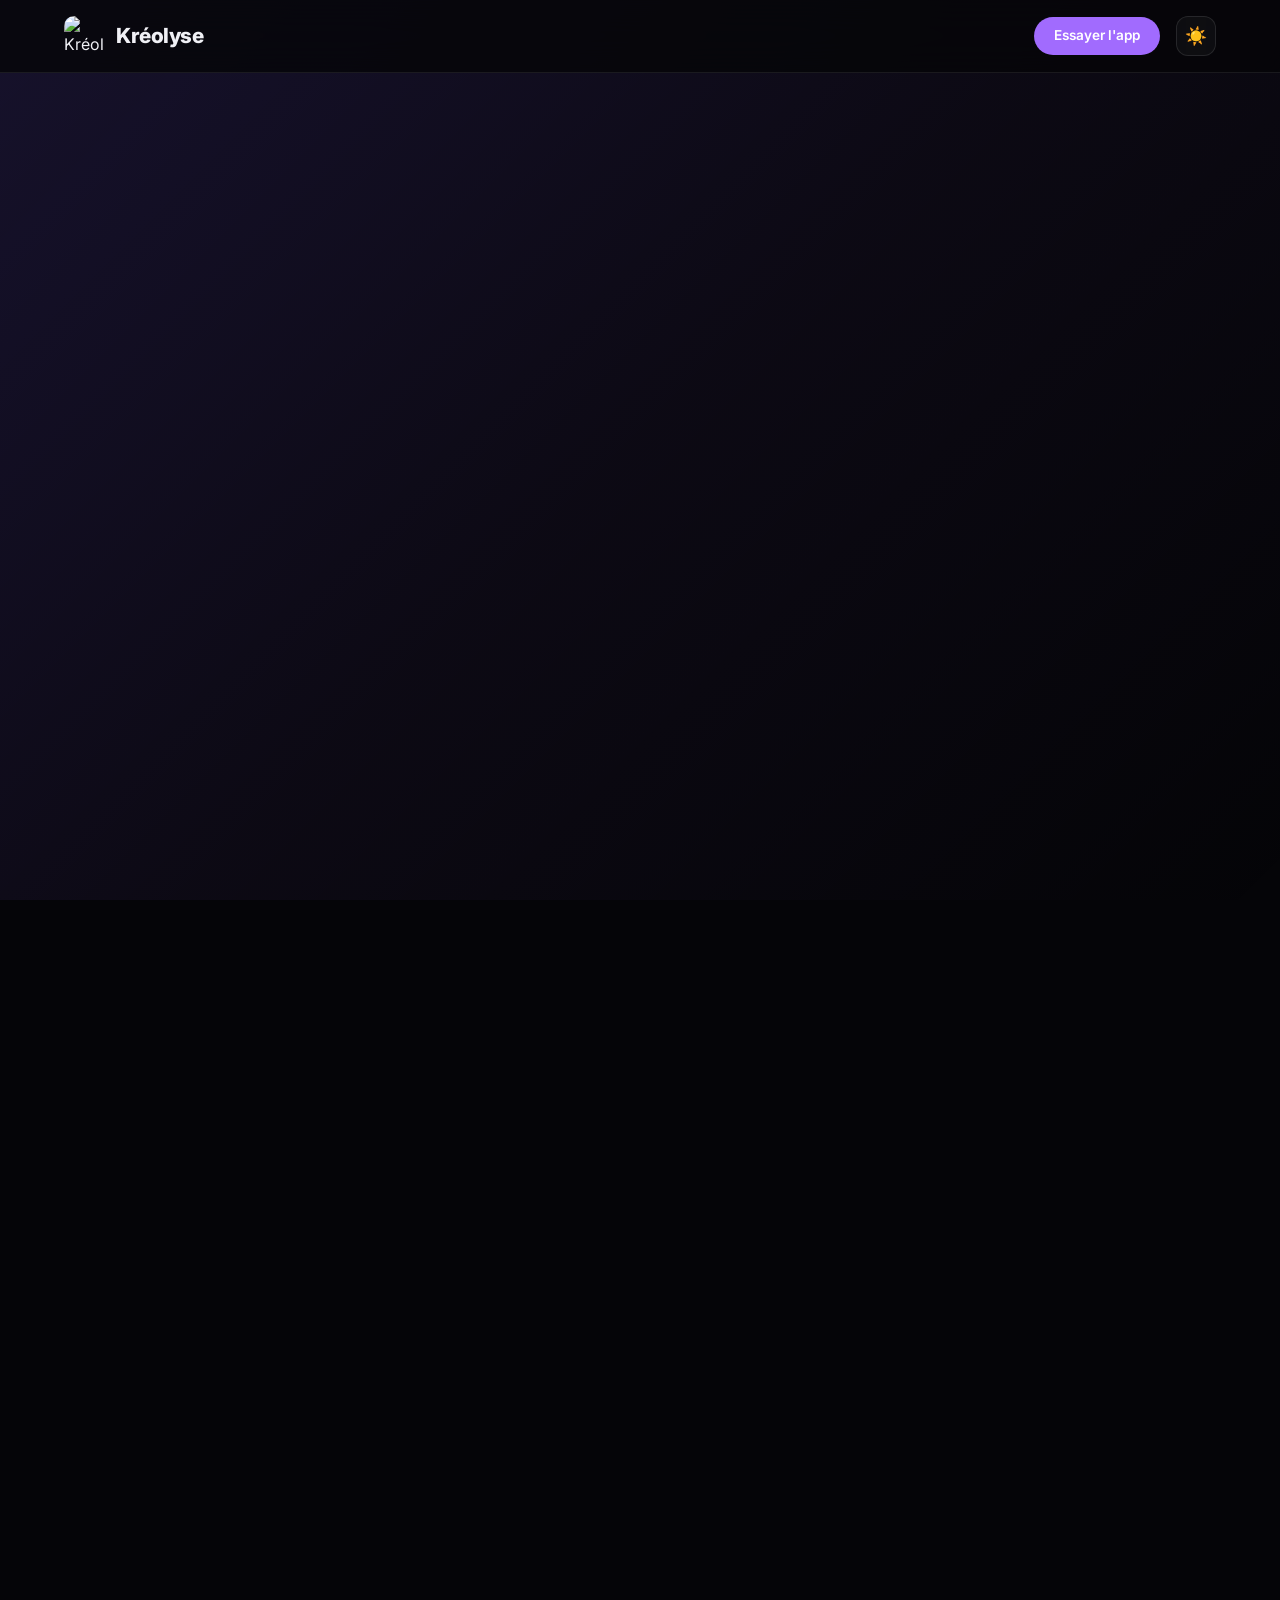
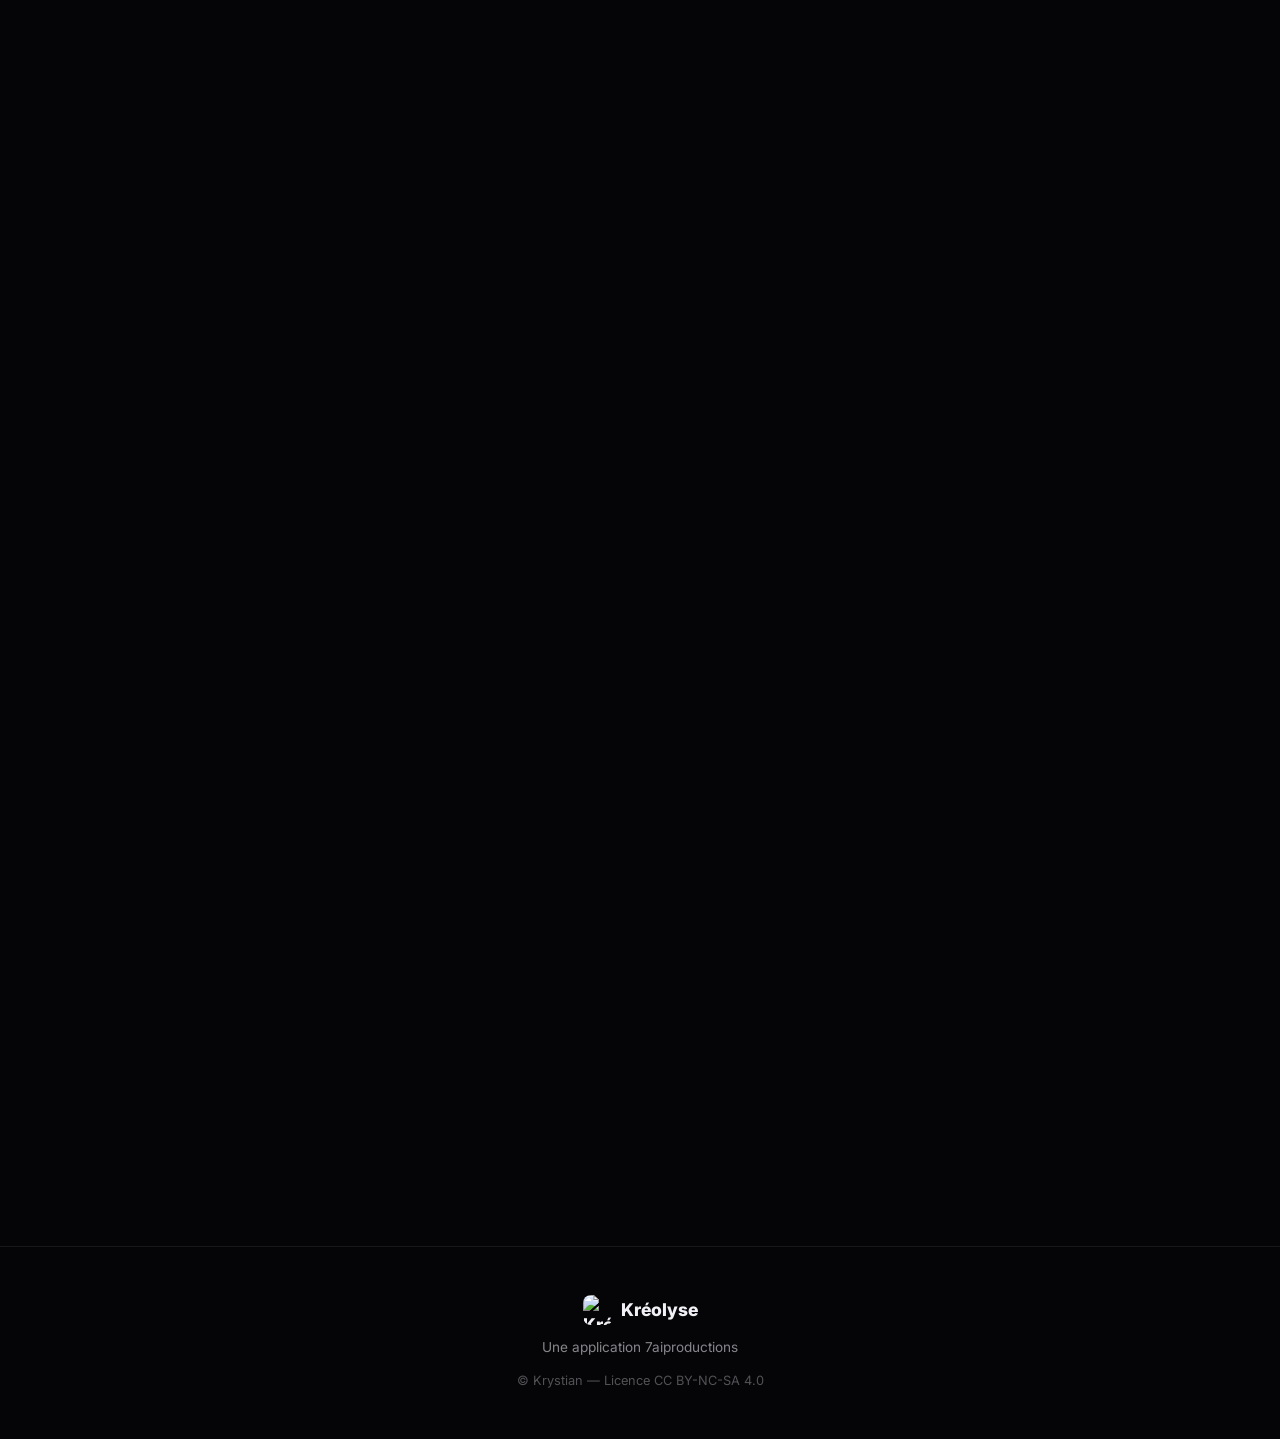
==== index.html @ a0d4280a "Add Kreolyse presentation site files" ====
<!DOCTYPE html>
<html lang="fr" data-theme="dark">
<head>
    <meta charset="UTF-8">
    <meta name="viewport" content="width=device-width, initial-scale=1.0">
    <title>Kréolyse — Traducteur Français / Créole Guyanais</title>
    <meta name="description" content="Un des premiers traducteurs en ligne Français - Créole Guyanais. Plus de 1 500 mots à portée de main.">
    <link rel="stylesheet" href="style.css">
    <link rel="preconnect" href="https://fonts.googleapis.com">
    <link rel="preconnect" href="https://fonts.gstatic.com" crossorigin>
    <link href="https://fonts.googleapis.com/css2?family=Inter:wght@300;400;500;600;700;800;900&display=swap" rel="stylesheet">
    <script src="https://cdnjs.cloudflare.com/ajax/libs/three.js/r128/three.min.js"></script>
</head>
<body>
    <!-- Three.js 3D Background -->
    <div id="canvas-container"></div>

    <!-- Floating Words FR/Créole -->
    <div id="floating-words-left"></div>
    <div id="floating-words-right"></div>

    <!-- Gradient Overlay -->
    <div class="gradient-overlay"></div>

    <!-- Navigation -->
    <nav>
        <a href="#" class="logo-link">
            <img src="https://i.postimg.cc/rw9n5YmL/logo-sousbloc.png" alt="Kréolyse" class="logo-img" id="floating-logo">
            <span class="logo-text">Kréolyse</span>
        </a>
        <div class="nav-right">
            <a href="https://kreolyse-mots.netlify.app" target="_blank" class="nav-cta">Essayer l'app</a>
            <button id="theme-toggle" aria-label="Changer de thème">
                <span class="theme-icon">☀️</span>
            </button>
        </div>
    </nav>

    <main>
        <!-- Hero Section -->
        <section class="hero" id="hero">
            <div class="hero-badge reveal">
                <span class="badge-dot"></span>
                Un des premiers traducteurs en ligne
            </div>
            <h1 class="split-text reveal">
                <span class="line">Une langue,</span>
                <span class="line">une identité,</span>
                <span class="line accent-line">une application.</span>
            </h1>
            <p class="hero-subtitle reveal">
                Le pont numérique entre le français et le créole guyanais.<br>
                Plus de <strong>1 500 mots</strong> à portée de main.
            </p>
            <div class="hero-actions reveal">
                <a href="https://kreolyse-mots.netlify.app" target="_blank" class="cta-btn primary">
                    <span>Essayer gratuitement</span>
                    <svg width="20" height="20" viewBox="0 0 24 24" fill="none" stroke="currentColor" stroke-width="2" stroke-linecap="round" stroke-linejoin="round"><line x1="5" y1="12" x2="19" y2="12"/><polyline points="12 5 19 12 12 19"/></svg>
                </a>
                <a href="#fonctionnement" class="cta-btn secondary">Découvrir</a>
            </div>
        </section>

        <!-- Stats Counter -->
        <section class="stats" id="stats">
            <div class="stats-grid">
                <div class="stat-item reveal">
                    <span class="stat-number" data-target="1500">0</span>
                    <span class="stat-plus">+</span>
                    <span class="stat-label">mots dans le lexique</span>
                </div>
                <div class="stat-item reveal">
                    <span class="stat-number stat-orange" data-target="2">0</span>
                    <span class="stat-label">directions de traduction</span>
                </div>
                <div class="stat-item reveal">
                    <span class="stat-number" data-target="100">0</span>
                    <span class="stat-percent">%</span>
                    <span class="stat-label">gratuit, sans inscription</span>
                </div>
            </div>
        </section>

        <!-- Comment ça marche -->
        <section class="how-it-works" id="fonctionnement">
            <h2 class="section-title reveal">Comment ça marche ?</h2>
            <p class="section-subtitle reveal">C'est simple. Vous tapez un mot, vous obtenez sa traduction. Instantanément.</p>

            <div class="steps-grid">
                <div class="step-card reveal">
                    <div class="step-number">01</div>
                    <div class="step-icon lang-flow">FR → GCR</div>
                    <h3>Du Français vers le Créole Guyanais</h3>
                    <p>Vous cherchez comment dire «dormir» en créole ? Tapez le mot, Kréolyse vous répond : <em>dronmi</em>.</p>
                </div>
                <div class="step-card reveal">
                    <div class="step-number">02</div>
                    <div class="step-icon lang-flow">GCR → FR</div>
                    <h3>Du Créole Guyanais vers le Français</h3>
                    <p>Vous entendez un mot créole et voulez comprendre son sens ? L'application traduit dans l'autre sens tout aussi facilement.</p>
                </div>
                <div class="step-card reveal">
                    <div class="step-number">03</div>
                    <div class="step-icon">🎤 〰️</div>
                    <h3>Parlez, Kréolyse écoute</h3>
                    <p>Appuyez sur le micro, prononcez votre mot, et Kréolyse le transcrit. Appuyez sur Traduire et le résultat s'affiche.</p>
                </div>
            </div>
        </section>

        <!-- Features -->
        <section class="features" id="features">
            <h2 class="section-title reveal">Pensée pour être utile, simple <br>et évolutive...</h2>

            <div class="features-grid">
                <div class="feature-card reveal" data-tilt>
                    <div class="feature-icon">🗣️</div>
                    <h3>Traduction Vocale</h3>
                    <p>Pas envie de taper ? Utilisez votre voix. Prononcez votre mot, Kréolyse le transcrit et le traduit.</p>
                </div>
                <div class="feature-card reveal" data-tilt>
                    <div class="feature-icon">📚</div>
                    <h3>Lexique Évolutif</h3>
                    <p>Déjà 1 500+ entrées. Proposez vos propres traductions pour faire grandir la communauté et la langue.</p>
                </div>
                <div class="feature-card reveal" data-tilt>
                    <div class="feature-icon">🌓</div>
                    <h3>Mode Clair / Sombre</h3>
                    <p>Adaptez l'affichage à votre préférence ou à l'heure de la journée.</p>
                </div>
                <div class="feature-card reveal" data-tilt>
                    <div class="feature-icon">⭐</div>
                    <h3>Favoris</h3>
                    <p>Sauvegardez les traductions que vous consultez souvent pour les retrouver en un instant.</p>
                </div>
                <div class="feature-card reveal" data-tilt>
                    <div class="feature-icon">🔗</div>
                    <h3>Partage par lien</h3>
                    <p>Envoyez un lien direct vers une traduction à un ami. Il n'a qu'à cliquer pour voir le résultat.</p>
                </div>
                <div class="feature-card reveal" data-tilt>
                    <div class="feature-icon">📱</div>
                    <h3>Tous vos écrans</h3>
                    <p>L'application s'ajuste parfaitement à tous les écrans : ordinateur, tablette, téléphone.</p>
                </div>
            </div>
        </section>

        <!-- Projet Culturel -->
        <section class="cultural" id="projet">
            <div class="cultural-content reveal">
                <div class="cultural-badge">Projet culturel</div>
                <h2>Le créole guyanais mérite sa place dans le monde numérique.</h2>
                <p>Le créole guyanais, c'est bien plus qu'une langue. C'est un bien culturel, le lien entre les générations, une musique riche de la Guyane. Cette langue vivante manque cruellement d'outils numériques pour la découvrir, l'apprendre et la transmettre.</p>
                <p><strong>Kréolyse</strong> est né de ce constat. Ce n'est pas un produit commercial. C'est une conviction : chacun peut accéder à cette langue, l'apprendre, la redécouvrir, jouer avec, en somme la garder vivante.</p>
                <a href="https://creativecommons.org/licenses/by-nc-sa/4.0/deed.fr" target="_blank" rel="noopener noreferrer" class="cultural-license">
                    <span class="license-icon">⚖️</span>
                    <span>Licence Creative Commons CC BY-NC-SA 4.0</span>
                    <svg width="14" height="14" viewBox="0 0 24 24" fill="none" stroke="currentColor" stroke-width="2" stroke-linecap="round" stroke-linejoin="round"><path d="M18 13v6a2 2 0 0 1-2 2H5a2 2 0 0 1-2-2V8a2 2 0 0 1 2-2h6"/><polyline points="15 3 21 3 21 9"/><line x1="10" y1="14" x2="21" y2="3"/></svg>
                </a>
            </div>
        </section>

        <!-- Citation -->
        <section class="quote-section">
            <div class="quote-card reveal">
                <div class="quote-mark">"</div>
                <blockquote>
                    Travailler sur ce projet est ma façon de partager avec vous la langue créole, pilier de l'identité et de la culture guyanaise. Bonne découverte et bonne traduction !
                </blockquote>
                <div class="quote-author">
                    <div class="author-avatar">K</div>
                    <div>
                        <strong>Krystian</strong>
                        <span>Fondateur de 7aiproductions - survivant de ses propres idées improbables</span>
                    </div>
                </div>
            </div>
        </section>

        <!-- CTA Final -->
        <section class="final-cta" id="essayer">
            <div class="final-cta-content reveal">
                <h2>Envie d'essayer ?</h2>
                <p>Kréolyse est accessible en ligne, gratuitement, sans inscription.<br>Tapez un mot. Découvrez sa traduction. Et peut-être, apprenez un peu de créole guyanais aujourd'hui.</p>
                <a href="https://kreolyse-mots.netlify.app" target="_blank" class="cta-btn primary large">
                    <span>Lancer Kréolyse</span>
                    <svg width="24" height="24" viewBox="0 0 24 24" fill="none" stroke="currentColor" stroke-width="2" stroke-linecap="round" stroke-linejoin="round"><line x1="5" y1="12" x2="19" y2="12"/><polyline points="12 5 19 12 12 19"/></svg>
                </a>
            </div>
        </section>
    </main>

    <footer>
        <div class="footer-content">
            <div class="footer-logo">
                <img src="https://i.postimg.cc/rw9n5YmL/logo-sousbloc.png" alt="Kréolyse" class="footer-logo-img">
                <span>Kréolyse</span>
            </div>
            <p class="footer-text">Une application 7aiproductions</p>
            <p class="footer-license">© Krystian — Licence CC BY-NC-SA 4.0</p>
        </div>
    </footer>

    <script src="script.js"></script>
</body>
</html>
---- style.css ----
/* ============================================
   KRÉOLYSE — SITE DE PRÉSENTATION
   Design inspiré Threads (dark) + Eco (typo)
   ============================================ */

/* --- Google Font --- */
@import url('https://fonts.googleapis.com/css2?family=Inter:wght@300;400;500;600;700;800;900&display=swap');

/* --- Variables CSS : Thème Sombre (défaut) --- */
:root[data-theme="dark"] {
    --bg-color: #050508;
    --bg-secondary: #0a0a12;
    --text-color: #f0f0f5;
    --text-muted: rgba(240, 240, 245, 0.55);
    --card-bg: rgba(255, 255, 255, 0.03);
    --card-bg-hover: rgba(255, 255, 255, 0.06);
    --card-border: rgba(255, 255, 255, 0.08);
    --card-border-hover: rgba(255, 255, 255, 0.15);
    --card-shadow: 0 4px 40px rgba(0, 0, 0, 0.4);
    --glass-bg: rgba(255, 255, 255, 0.04);
    --glass-border: rgba(255, 255, 255, 0.1);
    --accent: #a16bfe;
    --accent-glow: rgba(161, 107, 254, 0.3);
    --accent-secondary: #7b5cff;
    --cta-bg: #ffffff;
    --cta-text: #0a0a12;
    --cta-secondary-bg: rgba(255, 255, 255, 0.08);
    --cta-secondary-text: #ffffff;
    --backdrop: blur(20px);
    --gradient-hero: linear-gradient(135deg, rgba(123, 92, 255, 0.15) 0%, rgba(161, 107, 254, 0.05) 50%, transparent 100%);
    --quote-bg: rgba(161, 107, 254, 0.06);
    --step-number-color: rgba(161, 107, 254, 0.15);
    --nav-bg: rgba(5, 5, 8, 0.8);
}

/* --- Variables CSS : Thème Clair --- */
:root[data-theme="light"] {
    --bg-color: #f5f5fa;
    --bg-secondary: #eeeef5;
    --text-color: #1a1a2e;
    --text-muted: rgba(26, 26, 46, 0.5);
    --card-bg: #ffffff;
    --card-bg-hover: #ffffff;
    --card-border: rgba(0, 0, 0, 0.06);
    --card-border-hover: rgba(0, 0, 0, 0.12);
    --card-shadow: 8px 8px 20px #d1d5db, -8px -8px 20px #ffffff;
    --glass-bg: rgba(255, 255, 255, 0.7);
    --glass-border: rgba(0, 0, 0, 0.08);
    --accent: #6c3cdf;
    --accent-glow: rgba(108, 60, 223, 0.2);
    --accent-secondary: #5a2ed6;
    --cta-bg: #1a1a2e;
    --cta-text: #ffffff;
    --cta-secondary-bg: rgba(0, 0, 0, 0.06);
    --cta-secondary-text: #1a1a2e;
    --backdrop: blur(20px);
    --gradient-hero: linear-gradient(135deg, rgba(108, 60, 223, 0.08) 0%, rgba(123, 92, 255, 0.03) 50%, transparent 100%);
    --quote-bg: rgba(108, 60, 223, 0.05);
    --step-number-color: rgba(108, 60, 223, 0.1);
    --nav-bg: rgba(245, 245, 250, 0.85);
}

/* --- Reset & Base --- */
*, *::before, *::after {
    margin: 0;
    padding: 0;
    box-sizing: border-box;
}

html {
    scroll-behavior: smooth;
    font-size: 16px;
}

body {
    font-family: 'Inter', -apple-system, BlinkMacSystemFont, "Segoe UI", Roboto, sans-serif;
    background-color: var(--bg-color);
    color: var(--text-color);
    overflow-x: hidden;
    line-height: 1.6;
    transition: background-color 0.6s cubic-bezier(0.4, 0, 0.2, 1),
                color 0.6s cubic-bezier(0.4, 0, 0.2, 1);
}

/* --- Three.js Canvas Container --- */
#canvas-container {
    position: fixed;
    top: 0;
    left: 0;
    width: 100vw;
    height: 100vh;
    z-index: 0;
    pointer-events: none;
}

/* --- Gradient Overlay --- */
.gradient-overlay {
    position: fixed;
    top: 0;
    left: 0;
    width: 100%;
    height: 100%;
    background: var(--gradient-hero);
    z-index: 1;
    pointer-events: none;
    transition: background 0.6s ease;
}

/* --- Navigation --- */
nav {
    position: fixed;
    top: 0;
    left: 0;
    right: 0;
    display: flex;
    justify-content: space-between;
    align-items: center;
    padding: 1rem 5%;
    z-index: 100;
    background: var(--nav-bg);
    backdrop-filter: var(--backdrop);
    -webkit-backdrop-filter: var(--backdrop);
    border-bottom: 1px solid var(--card-border);
    transition: all 0.6s ease;
}

.logo-link {
    display: flex;
    align-items: center;
    gap: 0.75rem;
    text-decoration: none;
    color: var(--text-color);
}

.logo-img {
    width: 40px;
    height: 40px;
    border-radius: 10px;
    transition: transform 0.3s ease, filter 0.3s ease;
}

.logo-img:hover {
    transform: scale(1.1) rotate(-5deg);
}

.logo-text {
    font-size: 1.3rem;
    font-weight: 800;
    letter-spacing: -0.5px;
}

.nav-right {
    display: flex;
    align-items: center;
    gap: 1rem;
}

.nav-cta {
    display: inline-flex;
    align-items: center;
    padding: 0.5rem 1.25rem;
    background: var(--accent);
    color: #ffffff;
    border-radius: 20px;
    text-decoration: none;
    font-weight: 600;
    font-size: 0.85rem;
    transition: all 0.3s ease;
    border: none;
}

.nav-cta:hover {
    transform: translateY(-1px);
    box-shadow: 0 4px 20px var(--accent-glow);
}

#theme-toggle {
    width: 40px;
    height: 40px;
    display: flex;
    align-items: center;
    justify-content: center;
    background: var(--glass-bg);
    border: 1px solid var(--glass-border);
    border-radius: 12px;
    cursor: pointer;
    font-size: 1.1rem;
    transition: all 0.3s ease;
    backdrop-filter: var(--backdrop);
}

#theme-toggle:hover {
    background: var(--card-bg-hover);
    transform: rotate(20deg);
}

/* --- Main --- */
main {
    position: relative;
    z-index: 10;
    max-width: 1200px;
    margin: 0 auto;
    padding: 0 5%;
}

/* --- HERO SECTION --- */
.hero {
    min-height: 100vh;
    display: flex;
    flex-direction: column;
    justify-content: center;
    align-items: flex-start;
    padding-top: 80px;
}

.hero-badge {
    display: inline-flex;
    align-items: center;
    gap: 0.5rem;
    padding: 0.5rem 1.25rem;
    background: var(--glass-bg);
    border: 1px solid var(--glass-border);
    border-radius: 30px;
    font-size: 0.85rem;
    font-weight: 500;
    color: var(--text-muted);
    margin-bottom: 2rem;
    backdrop-filter: var(--backdrop);
}

.badge-dot {
    width: 8px;
    height: 8px;
    background: #22c55e;
    border-radius: 50%;
    animation: pulse-dot 2s infinite;
}

@keyframes pulse-dot {
    0%, 100% { opacity: 1; transform: scale(1); }
    50% { opacity: 0.5; transform: scale(1.3); }
}

/* Split Text Animation */
.split-text {
    font-size: clamp(2.8rem, 7vw, 5.5rem);
    font-weight: 900;
    line-height: 1.05;
    letter-spacing: -3px;
    margin-bottom: 1.5rem;
}

.split-text .line {
    display: block;
    opacity: 0;
    transform: translateY(40px) skewY(2deg);
    transition: all 0.8s cubic-bezier(0.16, 1, 0.3, 1);
}

.split-text.visible .line {
    opacity: 1;
    transform: translateY(0) skewY(0);
}

.split-text .line:nth-child(2) { transition-delay: 0.15s; }
.split-text .line:nth-child(3) { transition-delay: 0.3s; }

.accent-line {
    background: linear-gradient(135deg, #fbbf24 0%, #f59e0b 100%);
    -webkit-background-clip: text;
    -webkit-text-fill-color: transparent;
    background-clip: text;
}

.hero-subtitle {
    font-size: clamp(1rem, 2vw, 1.25rem);
    color: var(--text-muted);
    max-width: 540px;
    margin-bottom: 2.5rem;
    line-height: 1.7;
}

.hero-subtitle strong {
    color: var(--text-color);
}

.hero-actions {
    display: flex;
    gap: 1rem;
    flex-wrap: wrap;
}

/* --- CTA Buttons --- */
.cta-btn {
    display: inline-flex;
    align-items: center;
    gap: 0.5rem;
    padding: 0.9rem 2rem;
    border-radius: 14px;
    text-decoration: none;
    font-weight: 700;
    font-size: 1rem;
    transition: all 0.3s cubic-bezier(0.4, 0, 0.2, 1);
    border: none;
    cursor: pointer;
}

.cta-btn.primary {
    background: var(--cta-bg);
    color: var(--cta-text);
    box-shadow: 0 4px 20px rgba(0, 0, 0, 0.15);
}

.cta-btn.primary:hover {
    transform: translateY(-3px);
    box-shadow: 0 8px 30px rgba(0, 0, 0, 0.25);
}

.cta-btn.primary:hover svg {
    transform: translateX(4px);
}

.cta-btn.primary svg {
    transition: transform 0.3s ease;
}

.cta-btn.secondary {
    background: var(--cta-secondary-bg);
    color: var(--cta-secondary-text);
    border: 1px solid var(--card-border);
}

.cta-btn.secondary:hover {
    background: var(--card-bg-hover);
    border-color: var(--card-border-hover);
    transform: translateY(-2px);
}

.cta-btn.large {
    padding: 1.1rem 2.5rem;
    font-size: 1.1rem;
    border-radius: 16px;
}

/* --- STATS SECTION --- */
.stats {
    padding: 4rem 0;
}

.stats-grid {
    display: grid;
    grid-template-columns: repeat(3, 1fr);
    gap: 2rem;
    max-width: 800px;
    margin: 0 auto;
}

.stat-item {
    text-align: center;
    padding: 2rem 1rem;
}

.stat-number {
    font-size: clamp(2.5rem, 5vw, 4rem);
    font-weight: 900;
    letter-spacing: -2px;
    background: linear-gradient(135deg, var(--accent) 0%, var(--accent-secondary) 100%);
    -webkit-background-clip: text;
    -webkit-text-fill-color: transparent;
    background-clip: text;
    display: inline;
}

.stat-plus, .stat-percent {
    font-size: clamp(1.5rem, 3vw, 2.5rem);
    font-weight: 800;
    background: linear-gradient(135deg, var(--accent) 0%, var(--accent-secondary) 100%);
    -webkit-background-clip: text;
    -webkit-text-fill-color: transparent;
    background-clip: text;
}

.stat-orange {
    background: linear-gradient(135deg, #f97316 0%, #ea580c 100%);
    -webkit-background-clip: text;
    -webkit-text-fill-color: transparent;
    background-clip: text;
}

.stat-label {
    display: block;
    margin-top: 0.5rem;
    color: var(--text-muted);
    font-size: 0.9rem;
    font-weight: 500;
}

/* --- SECTION TITLES --- */
.section-title {
    font-size: clamp(2rem, 4vw, 3.2rem);
    font-weight: 800;
    letter-spacing: -1.5px;
    line-height: 1.15;
    margin-bottom: 1rem;
    text-align: center;
}

.section-subtitle {
    color: var(--text-muted);
    font-size: 1.1rem;
    text-align: center;
    max-width: 600px;
    margin: 0 auto 3.5rem;
}

/* --- HOW IT WORKS --- */
.how-it-works {
    padding: 6rem 0;
}

.steps-grid {
    display: grid;
    grid-template-columns: repeat(auto-fit, minmax(300px, 1fr));
    gap: 2rem;
}

.step-card {
    position: relative;
    background: var(--card-bg);
    border: 1px solid var(--card-border);
    border-radius: 24px;
    padding: 2.5rem;
    backdrop-filter: var(--backdrop);
    -webkit-backdrop-filter: var(--backdrop);
    transition: all 0.4s cubic-bezier(0.4, 0, 0.2, 1);
    overflow: hidden;
}

.step-card:hover {
    background: var(--card-bg-hover);
    border-color: var(--card-border-hover);
    transform: translateY(-4px);
    box-shadow: var(--card-shadow);
}

.step-number {
    position: absolute;
    top: -10px;
    right: 20px;
    font-size: 6rem;
    font-weight: 900;
    color: var(--step-number-color);
    line-height: 1;
    pointer-events: none;
}

.step-icon {
    font-size: 2rem;
    display: flex;
    align-items: center;
    justify-content: center;
    margin-bottom: 1.25rem;
}

.step-icon.lang-flow {
    width: fit-content;
    margin: 0 auto 1.25rem;
    padding: 0.35rem 0.8rem;
    border-radius: 999px;
    font-size: 1rem;
    font-weight: 700;
    letter-spacing: 0.06em;
    border: 1px solid var(--card-border);
    background: var(--glass-bg);
}

.step-card h3 {
    font-size: 1.3rem;
    font-weight: 700;
    margin-bottom: 0.9rem;
    text-align: center;
    min-height: 3.2rem;
    display: flex;
    align-items: center;
    justify-content: center;
}

.step-card p {
    color: var(--text-muted);
    font-size: 0.95rem;
    line-height: 1.6;
    text-align: center;
    max-width: 38ch;
    margin: 0 auto;
}

.step-card em {
    color: var(--accent);
    font-style: italic;
}

/* --- FEATURES --- */
.features {
    padding: 6rem 0;
}

.features-grid {
    display: grid;
    grid-template-columns: repeat(auto-fit, minmax(320px, 1fr));
    gap: 1.5rem;
}

.feature-card {
    background: var(--card-bg);
    border: 1px solid var(--card-border);
    border-radius: 24px;
    padding: 2.5rem;
    backdrop-filter: var(--backdrop);
    -webkit-backdrop-filter: var(--backdrop);
    transition: all 0.4s cubic-bezier(0.4, 0, 0.2, 1);
    cursor: default;
    transform-style: preserve-3d;
    perspective: 1000px;
}

.feature-card:hover {
    background: var(--card-bg-hover);
    border-color: var(--card-border-hover);
    box-shadow: var(--card-shadow);
}

.feature-icon {
    font-size: 2.2rem;
    margin-bottom: 1.25rem;
    display: inline-block;
    transition: transform 0.4s ease;
}

.feature-card:hover .feature-icon {
    transform: scale(1.15) rotate(-5deg);
}

.feature-card h3 {
    font-size: 1.2rem;
    font-weight: 700;
    margin-bottom: 0.75rem;
}

.feature-card p {
    color: var(--text-muted);
    font-size: 0.95rem;
    line-height: 1.6;
}

/* --- CULTURAL SECTION --- */
.cultural {
    padding: 6rem 0;
}

.cultural-content {
    max-width: 720px;
    margin: 0 auto;
    text-align: center;
}

.cultural-badge {
    display: inline-block;
    padding: 0.4rem 1.2rem;
    background: rgba(251, 191, 36, 0.15);
    color: #fbbf24;
    border-radius: 20px;
    font-size: 0.85rem;
    font-weight: 600;
    margin-bottom: 2rem;
    text-transform: uppercase;
    letter-spacing: 1px;
}

.cultural-content h2 {
    font-size: clamp(1.8rem, 3.5vw, 2.5rem);
    font-weight: 800;
    letter-spacing: -1px;
    line-height: 1.2;
    margin-bottom: 1.5rem;
}

.cultural-content p {
    color: var(--text-muted);
    font-size: 1.05rem;
    line-height: 1.7;
    margin-bottom: 1.25rem;
}

.cultural-content p strong {
    color: var(--text-color);
}

.cultural-license {
    display: inline-flex;
    align-items: center;
    gap: 0.5rem;
    margin-top: 1.5rem;
    padding: 0.75rem 1.5rem;
    background: rgba(249, 115, 22, 0.1);
    border: 1px solid rgba(249, 115, 22, 0.3);
    border-radius: 14px;
    font-size: 0.9rem;
    font-weight: 500;
    color: #f97316;
    text-decoration: none;
    transition: all 0.3s ease;
    cursor: pointer;
}

.cultural-license:hover {
    background: var(--accent-glow);
    border-color: var(--accent);
    color: var(--accent);
    transform: translateY(-2px);
    box-shadow: 0 4px 20px var(--accent-glow);
}

.cultural-license svg {
    opacity: 0.5;
    transition: opacity 0.3s ease;
}

.cultural-license:hover svg {
    opacity: 1;
}

/* --- QUOTE SECTION --- */
.quote-section {
    padding: 4rem 0;
}

.quote-card {
    max-width: 720px;
    margin: 0 auto;
    background: var(--quote-bg);
    border: 1px solid var(--card-border);
    border-radius: 28px;
    padding: 3rem;
    position: relative;
    backdrop-filter: var(--backdrop);
}

.quote-mark {
    font-size: 5rem;
    font-weight: 900;
    line-height: 1;
    background: linear-gradient(135deg, var(--accent) 0%, var(--accent-secondary) 100%);
    -webkit-background-clip: text;
    -webkit-text-fill-color: transparent;
    background-clip: text;
    position: absolute;
    top: 15px;
    left: 25px;
    opacity: 0.4;
}

blockquote {
    font-size: 1.15rem;
    line-height: 1.7;
    font-style: italic;
    color: var(--text-muted);
    margin-bottom: 2rem;
    padding: 0;
    border: none;
}

.quote-author {
    display: flex;
    align-items: center;
    gap: 1rem;
}

.author-avatar {
    width: 48px;
    height: 48px;
    border-radius: 14px;
    background: linear-gradient(135deg, var(--accent), var(--accent-secondary));
    display: flex;
    align-items: center;
    justify-content: center;
    color: #fff;
    font-weight: 800;
    font-size: 1.2rem;
}

.quote-author strong {
    display: block;
    font-size: 1rem;
}

.quote-author span {
    color: var(--text-muted);
    font-size: 0.85rem;
}

/* --- FINAL CTA --- */
.final-cta {
    padding: 8rem 0;
    text-align: center;
}

.final-cta-content h2 {
    font-size: clamp(2.2rem, 5vw, 3.5rem);
    font-weight: 900;
    letter-spacing: -2px;
    margin-bottom: 1.25rem;
}

.final-cta-content p {
    color: var(--text-muted);
    font-size: 1.1rem;
    max-width: 580px;
    margin: 0 auto 2.5rem;
    line-height: 1.7;
}

/* --- FOOTER --- */
footer {
    border-top: 1px solid var(--card-border);
    padding: 3rem 5%;
    position: relative;
    z-index: 10;
}

.footer-content {
    max-width: 1200px;
    margin: 0 auto;
    display: flex;
    flex-direction: column;
    align-items: center;
    gap: 0.75rem;
}

.footer-logo {
    display: flex;
    align-items: center;
    gap: 0.5rem;
    font-weight: 800;
    font-size: 1.1rem;
}

.footer-logo-img {
    width: 30px;
    height: 30px;
    border-radius: 8px;
}

.footer-text {
    color: var(--text-muted);
    font-size: 0.85rem;
}

.footer-license {
    color: var(--text-muted);
    font-size: 0.8rem;
    opacity: 0.6;
}

/* --- FLOATING WORDS --- */
#floating-words-left,
#floating-words-right {
    position: fixed;
    top: 0;
    height: 100vh;
    z-index: 2;
    pointer-events: none;
    overflow: hidden;
    perspective: 800px;
}

#floating-words-right {
    left: 55%;
    width: 45vw;
}

#floating-words-left {
    left: 0;
    width: 45vw;
}

@media (max-width: 768px) {
    #floating-words-left,
    #floating-words-right {
        width: 100vw;
        left: 0;
        height: 30vh;
    }
    #floating-words-left { top: 0; }
    #floating-words-right { top: auto; bottom: 0; }
}

.floating-word {
    position: absolute;
    font-family: 'Inter', sans-serif;
    font-weight: 600;
    font-size: 0.75rem;
    white-space: nowrap;
    opacity: 0;
    pointer-events: none;
    text-shadow: 0 0 15px var(--accent-glow);
    transition: opacity 0.8s ease;
    will-change: transform, opacity;
}

.floating-word.active {
    opacity: 1;
}

.floating-word .word-fr {
    color: var(--text-muted);
    font-size: 0.8em;
}

.floating-word .word-arrow {
    color: var(--accent);
    margin: 0 0.3em;
    font-size: 0.8em;
}

.floating-word .word-cr {
    color: var(--accent);
    font-size: 1em;
}

/* --- MOUSE PARALLAX ON SECTIONS --- */
.parallax-section {
    transition: transform 0.15s ease-out;
    will-change: transform;
}

/* --- MAGNETIC BUTTON --- */
.magnetic-btn {
    transition: transform 0.2s ease-out;
}

/* --- SCROLL REVEAL ANIMATIONS --- */
.reveal {
    opacity: 0;
    transform: translateY(30px);
    transition: opacity 0.8s cubic-bezier(0.16, 1, 0.3, 1),
                transform 0.8s cubic-bezier(0.16, 1, 0.3, 1);
}

.reveal.visible {
    opacity: 1;
    transform: translateY(0);
}

/* Staggered delays for grid children */
.steps-grid .reveal:nth-child(1) { transition-delay: 0s; }
.steps-grid .reveal:nth-child(2) { transition-delay: 0.1s; }
.steps-grid .reveal:nth-child(3) { transition-delay: 0.2s; }

.features-grid .reveal:nth-child(1) { transition-delay: 0s; }
.features-grid .reveal:nth-child(2) { transition-delay: 0.08s; }
.features-grid .reveal:nth-child(3) { transition-delay: 0.16s; }
.features-grid .reveal:nth-child(4) { transition-delay: 0.24s; }
.features-grid .reveal:nth-child(5) { transition-delay: 0.32s; }
.features-grid .reveal:nth-child(6) { transition-delay: 0.4s; }

.stats-grid .reveal:nth-child(1) { transition-delay: 0s; }
.stats-grid .reveal:nth-child(2) { transition-delay: 0.15s; }
.stats-grid .reveal:nth-child(3) { transition-delay: 0.3s; }

/* --- ANIMATED GRADIENT BORDER ON CARDS (Hover) --- */
.feature-card::before {
    content: '';
    position: absolute;
    inset: -1px;
    border-radius: 24px;
    padding: 1px;
    background: linear-gradient(135deg, var(--accent), transparent, var(--accent-secondary));
    -webkit-mask: linear-gradient(#fff 0 0) content-box, linear-gradient(#fff 0 0);
    mask: linear-gradient(#fff 0 0) content-box, linear-gradient(#fff 0 0);
    -webkit-mask-composite: xor;
    mask-composite: exclude;
    opacity: 0;
    transition: opacity 0.4s ease;
    pointer-events: none;
}

.feature-card {
    position: relative;
}

.feature-card:hover::before {
    opacity: 1;
}

/* --- RESPONSIVE --- */
@media (max-width: 768px) {
    nav {
        padding: 0.75rem 4%;
    }

    .nav-cta {
        display: none;
    }

    .hero {
        min-height: 90vh;
        padding-top: 100px;
    }

    .split-text {
        letter-spacing: -1.5px;
    }

    .stats-grid {
        grid-template-columns: 1fr;
        gap: 1rem;
    }

    .stat-item {
        padding: 1rem;
    }

    .steps-grid,
    .features-grid {
        grid-template-columns: 1fr;
    }

    .quote-card {
        padding: 2rem;
    }

    .quote-mark {
        font-size: 3.5rem;
    }

    .hero-actions {
        flex-direction: column;
        width: 100%;
    }

    .cta-btn {
        justify-content: center;
        width: 100%;
    }

    .section-title {
        text-align: left;
    }

    .section-subtitle {
        text-align: left;
    }
}

@media (max-width: 480px) {
    main {
        padding: 0 4%;
    }

    .split-text {
        font-size: 2.3rem;
        letter-spacing: -1px;
    }

    .step-card, .feature-card {
        padding: 2rem;
        border-radius: 20px;
    }
}

/* --- SELECTION STYLE --- */
::selection {
    background: var(--accent);
    color: #ffffff;
}

/* --- SCROLLBAR (dark theme) --- */
::-webkit-scrollbar {
    width: 8px;
}

::-webkit-scrollbar-track {
    background: var(--bg-color);
}

::-webkit-scrollbar-thumb {
    background: var(--card-border);
    border-radius: 4px;
}

::-webkit-scrollbar-thumb:hover {
    background: var(--text-muted);
}
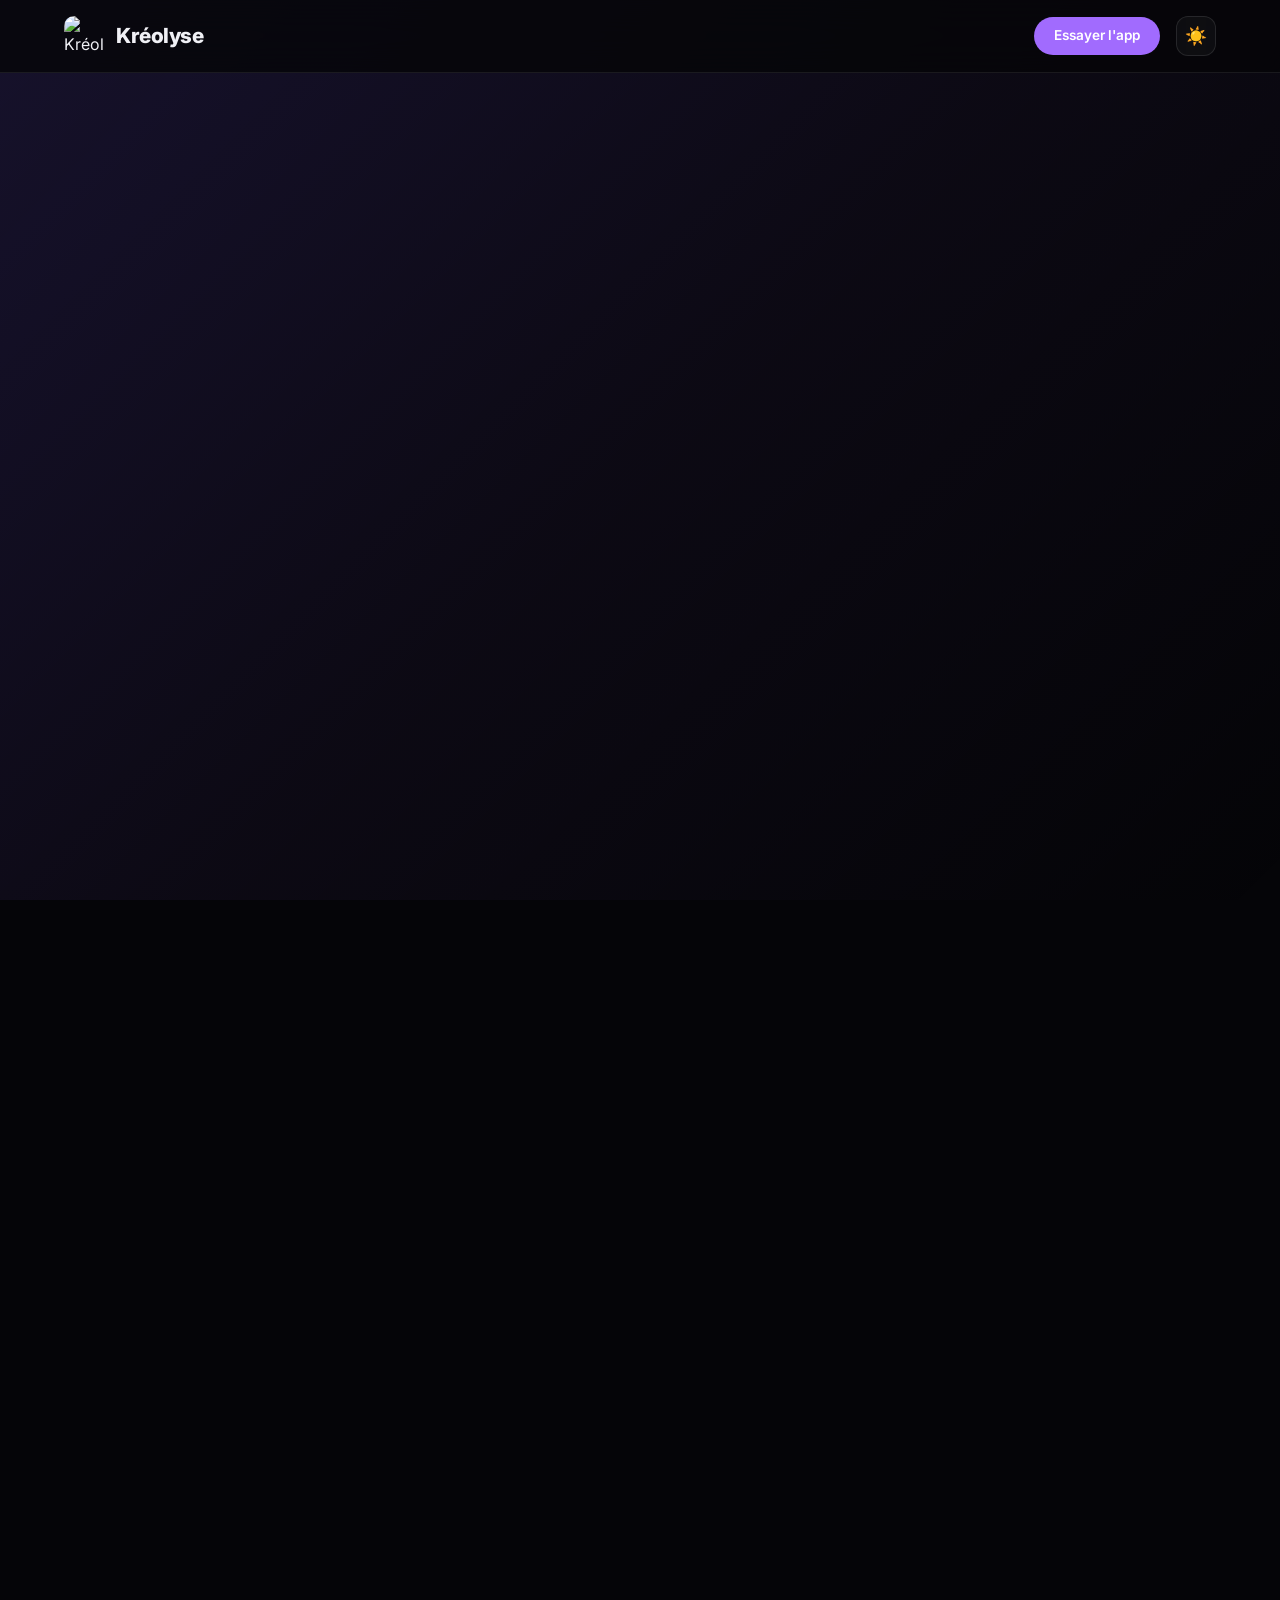
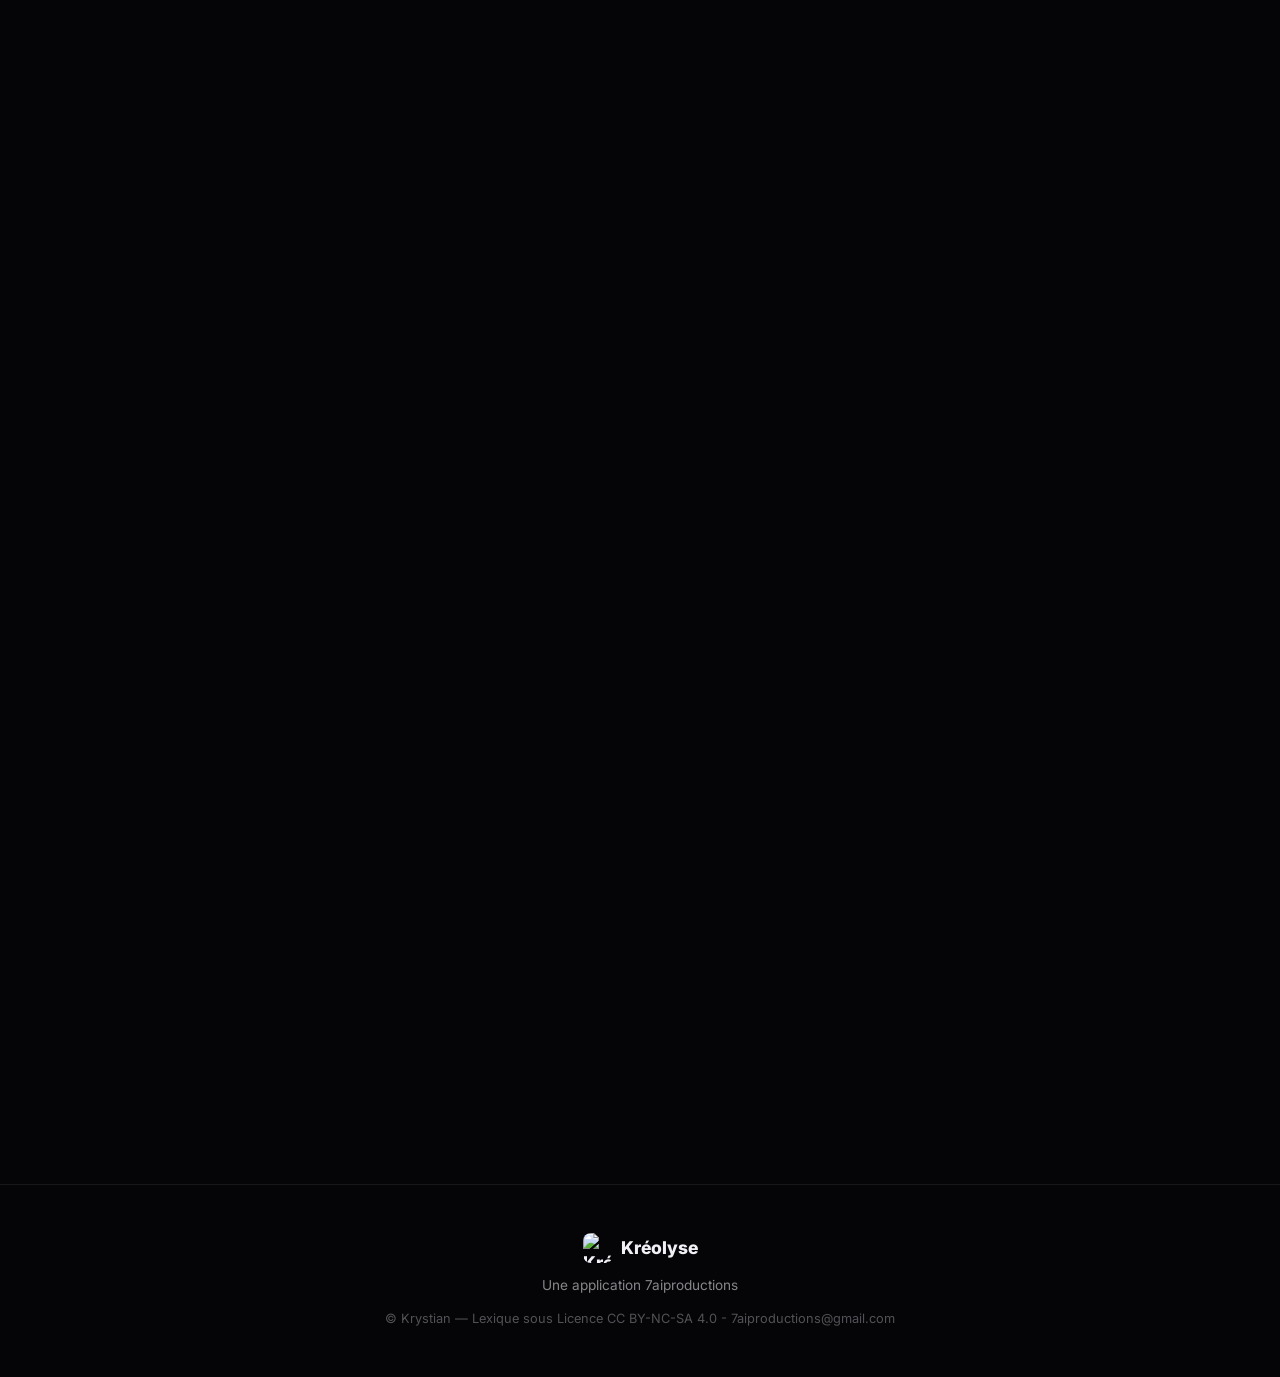
==== commit 4991cdf9: "Apply latest presentation page updates" ====
--- a/index.html
+++ b/index.html
@@ -3,8 +3,8 @@
 <head>
     <meta charset="UTF-8">
     <meta name="viewport" content="width=device-width, initial-scale=1.0">
-    <title>Kréolyse — Traducteur Français / Créole Guyanais</title>
-    <meta name="description" content="Un des premiers traducteurs en ligne Français - Créole Guyanais. Plus de 1 500 mots à portée de main.">
+    <title>Kréolyse — Assistant Lexical Français / Créole Guyanais</title>
+    <meta name="description" content="Un des premiers assistants lexicaux en ligne Français - Créole Guyanais. Plus de 1 500 mots à portée de main.">
     <link rel="stylesheet" href="style.css">
     <link rel="preconnect" href="https://fonts.googleapis.com">
     <link rel="preconnect" href="https://fonts.gstatic.com" crossorigin>
@@ -41,16 +41,16 @@
         <section class="hero" id="hero">
             <div class="hero-badge reveal">
                 <span class="badge-dot"></span>
-                Un des premiers traducteurs en ligne
+                Un des premiers assistants lexicaux pour le Créole Guyanais en ligne
             </div>
             <h1 class="split-text reveal">
                 <span class="line">Une langue,</span>
-                <span class="line">une identité,</span>
+                <span class="line accent-violet">un lexique,</span>
                 <span class="line accent-line">une application.</span>
             </h1>
             <p class="hero-subtitle reveal">
-                Le pont numérique entre le français et le créole guyanais.<br>
-                Plus de <strong>1 500 mots</strong> à portée de main.
+                <strong>KREOLYSE</strong>, c'est votre lexique français - créole guyanais <br>
+                Avec plus de <strong>1 500 mots</strong> à portée de main.
             </p>
             <div class="hero-actions reveal">
                 <a href="https://kreolyse-mots.netlify.app" target="_blank" class="cta-btn primary">
@@ -71,7 +71,7 @@
                 </div>
                 <div class="stat-item reveal">
                     <span class="stat-number stat-orange" data-target="2">0</span>
-                    <span class="stat-label">directions de traduction</span>
+                    <span class="stat-label">directions de recherche</span>
                 </div>
                 <div class="stat-item reveal">
                     <span class="stat-number" data-target="100">0</span>
@@ -84,44 +84,36 @@
         <!-- Comment ça marche -->
         <section class="how-it-works" id="fonctionnement">
             <h2 class="section-title reveal">Comment ça marche ?</h2>
-            <p class="section-subtitle reveal">C'est simple. Vous tapez un mot, vous obtenez sa traduction. Instantanément.</p>
-
-            <div class="steps-grid">
-                <div class="step-card reveal">
-                    <div class="step-number">01</div>
-                    <div class="step-icon lang-flow">FR → GCR</div>
-                    <h3>Du Français vers le Créole Guyanais</h3>
-                    <p>Vous cherchez comment dire «dormir» en créole ? Tapez le mot, Kréolyse vous répond : <em>dronmi</em>.</p>
-                </div>
-                <div class="step-card reveal">
-                    <div class="step-number">02</div>
-                    <div class="step-icon lang-flow">GCR → FR</div>
-                    <h3>Du Créole Guyanais vers le Français</h3>
-                    <p>Vous entendez un mot créole et voulez comprendre son sens ? L'application traduit dans l'autre sens tout aussi facilement.</p>
-                </div>
-                <div class="step-card reveal">
-                    <div class="step-number">03</div>
-                    <div class="step-icon">🎤 〰️</div>
-                    <h3>Parlez, Kréolyse écoute</h3>
-                    <p>Appuyez sur le micro, prononcez votre mot, et Kréolyse le transcrit. Appuyez sur Traduire et le résultat s'affiche.</p>
+            <div class="simple-steps reveal">
+                <p class="simple-intro">C'est simple :</p>
+                <div class="simple-flow">
+                    <div class="simple-step">
+                        <span class="simple-num">1</span>
+                        <span class="simple-text">Vous tapez un mot</span>
+                    </div>
+                    <div class="simple-arrow">↓</div>
+                    <div class="simple-step">
+                        <span class="simple-num">2</span>
+                        <span class="simple-text">Vous obtenez sa traduction<strong class="instant-text">INSTANTANÉMENT</strong></span>
+                    </div>
                 </div>
             </div>
         </section>
 
         <!-- Features -->
         <section class="features" id="features">
-            <h2 class="section-title reveal">Pensée pour être utile, simple <br>et évolutive...</h2>
+            <h2 class="section-title reveal">Conçu pour être utile, simple <br>et évolutif !</h2>
 
             <div class="features-grid">
                 <div class="feature-card reveal" data-tilt>
                     <div class="feature-icon">🗣️</div>
-                    <h3>Traduction Vocale</h3>
-                    <p>Pas envie de taper ? Utilisez votre voix. Prononcez votre mot, Kréolyse le transcrit et le traduit.</p>
+                    <h3>Recherche Vocale</h3>
+                    <p>Pas envie de taper ? Utilisez votre voix. Prononcez votre mot, Kréolyse le transcrit et trouve son équivalent.</p>
                 </div>
                 <div class="feature-card reveal" data-tilt>
                     <div class="feature-icon">📚</div>
                     <h3>Lexique Évolutif</h3>
-                    <p>Déjà 1 500+ entrées. Proposez vos propres traductions pour faire grandir la communauté et la langue.</p>
+                    <p>Déjà 1 500+ entrées. Proposez vos propres mots pour faire grandir le lexique et la communauté.</p>
                 </div>
                 <div class="feature-card reveal" data-tilt>
                     <div class="feature-icon">🌓</div>
@@ -131,12 +123,12 @@
                 <div class="feature-card reveal" data-tilt>
                     <div class="feature-icon">⭐</div>
                     <h3>Favoris</h3>
-                    <p>Sauvegardez les traductions que vous consultez souvent pour les retrouver en un instant.</p>
+                    <p>Sauvegardez les mots que vous consultez souvent pour les retrouver en un instant.</p>
                 </div>
                 <div class="feature-card reveal" data-tilt>
                     <div class="feature-icon">🔗</div>
                     <h3>Partage par lien</h3>
-                    <p>Envoyez un lien direct vers une traduction à un ami. Il n'a qu'à cliquer pour voir le résultat.</p>
+                    <p>Envoyez un lien direct vers un résultat à un ami. Il n'a qu'à cliquer pour voir le résultat.</p>
                 </div>
                 <div class="feature-card reveal" data-tilt>
                     <div class="feature-icon">📱</div>
@@ -151,8 +143,8 @@
             <div class="cultural-content reveal">
                 <div class="cultural-badge">Projet culturel</div>
                 <h2>Le créole guyanais mérite sa place dans le monde numérique.</h2>
-                <p>Le créole guyanais, c'est bien plus qu'une langue. C'est un bien culturel, le lien entre les générations, une musique riche de la Guyane. Cette langue vivante manque cruellement d'outils numériques pour la découvrir, l'apprendre et la transmettre.</p>
-                <p><strong>Kréolyse</strong> est né de ce constat. Ce n'est pas un produit commercial. C'est une conviction : chacun peut accéder à cette langue, l'apprendre, la redécouvrir, jouer avec, en somme la garder vivante.</p>
+                <p>Le créole guyanais, c'est bien plus qu'une langue. C'est un bien culturel, un lien entre les générations, une musique riche de la Guyane. Cette langue vivante manque cruellement d'outils numériques pour la découvrir, l'apprendre et pour la transmettre.</p>
+                <p><strong>Kréolyse</strong> est né de ce constat. Ce n'est pas un produit commercial. C'est une conviction : chacun peut accéder à cette langue, l'apprendre, la redécouvrir, en jouer, en somme contribuer à la garder vivante.</p>
                 <a href="https://creativecommons.org/licenses/by-nc-sa/4.0/deed.fr" target="_blank" rel="noopener noreferrer" class="cultural-license">
                     <span class="license-icon">⚖️</span>
                     <span>Licence Creative Commons CC BY-NC-SA 4.0</span>
@@ -166,7 +158,7 @@
             <div class="quote-card reveal">
                 <div class="quote-mark">"</div>
                 <blockquote>
-                    Travailler sur ce projet est ma façon de partager avec vous la langue créole, pilier de l'identité et de la culture guyanaise. Bonne découverte et bonne traduction !
+                    Travailler sur ce projet est ma façon de partager avec vous la langue créole, pilier de l'identité et de la culture guyanaise. Bonne découverte et bonne exploration du lexique !
                 </blockquote>
                 <div class="quote-author">
                     <div class="author-avatar">K</div>
@@ -182,7 +174,7 @@
         <section class="final-cta" id="essayer">
             <div class="final-cta-content reveal">
                 <h2>Envie d'essayer ?</h2>
-                <p>Kréolyse est accessible en ligne, gratuitement, sans inscription.<br>Tapez un mot. Découvrez sa traduction. Et peut-être, apprenez un peu de créole guyanais aujourd'hui.</p>
+                <p>Kréolyse est accessible en ligne, gratuitement, sans inscription.</p>
                 <a href="https://kreolyse-mots.netlify.app" target="_blank" class="cta-btn primary large">
                     <span>Lancer Kréolyse</span>
                     <svg width="24" height="24" viewBox="0 0 24 24" fill="none" stroke="currentColor" stroke-width="2" stroke-linecap="round" stroke-linejoin="round"><line x1="5" y1="12" x2="19" y2="12"/><polyline points="12 5 19 12 12 19"/></svg>
@@ -198,7 +190,7 @@
                 <span>Kréolyse</span>
             </div>
             <p class="footer-text">Une application 7aiproductions</p>
-            <p class="footer-license">© Krystian — Licence CC BY-NC-SA 4.0</p>
+            <p class="footer-license">© Krystian — Lexique sous Licence CC BY-NC-SA 4.0 - 7aiproductions@gmail.com</p>
         </div>
     </footer>
 
--- a/style.css
+++ b/style.css
@@ -272,6 +272,13 @@
     background-clip: text;
 }
 
+.accent-violet {
+    background: linear-gradient(135deg, var(--accent) 0%, var(--accent-secondary) 100%);
+    -webkit-background-clip: text;
+    -webkit-text-fill-color: transparent;
+    background-clip: text;
+}
+
 .hero-subtitle {
     font-size: clamp(1rem, 2vw, 1.25rem);
     color: var(--text-muted);
@@ -968,6 +975,98 @@
     }
 }
 
+/* --- SIMPLE STEPS (Comment ça marche) --- */
+.simple-steps {
+    max-width: 640px;
+    margin: 0 auto;
+    text-align: center;
+}
+
+.simple-intro {
+    font-size: clamp(1.2rem, 2.5vw, 1.6rem);
+    font-weight: 600;
+    color: var(--text-muted);
+    margin-bottom: 2.5rem;
+    letter-spacing: -0.3px;
+}
+
+.simple-flow {
+    display: flex;
+    flex-direction: column;
+    align-items: center;
+    gap: 0;
+}
+
+.simple-step {
+    display: flex;
+    align-items: center;
+    gap: 1.5rem;
+    background: var(--card-bg);
+    border: 1px solid var(--card-border);
+    border-radius: 20px;
+    padding: 2rem 2.5rem;
+    width: 100%;
+    backdrop-filter: var(--backdrop);
+    -webkit-backdrop-filter: var(--backdrop);
+    transition: all 0.3s ease;
+    text-align: left;
+}
+
+.simple-step:hover {
+    background: var(--card-bg-hover);
+    border-color: var(--card-border-hover);
+    transform: translateY(-2px);
+    box-shadow: var(--card-shadow);
+}
+
+.simple-num {
+    font-size: clamp(3rem, 6vw, 4.5rem);
+    font-weight: 900;
+    line-height: 1;
+    background: linear-gradient(135deg, var(--accent) 0%, var(--accent-secondary) 100%);
+    -webkit-background-clip: text;
+    -webkit-text-fill-color: transparent;
+    background-clip: text;
+    flex-shrink: 0;
+}
+
+.simple-text {
+    font-size: clamp(1.2rem, 2.5vw, 1.7rem);
+    font-weight: 700;
+    line-height: 1.3;
+    display: flex;
+    flex-direction: column;
+}
+
+.instant-text {
+    font-size: clamp(1.5rem, 3vw, 2.4rem);
+    font-weight: 900;
+    letter-spacing: -1px;
+    background: linear-gradient(135deg, var(--accent) 0%, var(--accent-secondary) 100%);
+    -webkit-background-clip: text;
+    -webkit-text-fill-color: transparent;
+    background-clip: text;
+    margin-top: 0.2rem;
+}
+
+.simple-arrow {
+    font-size: 2rem;
+    color: var(--accent);
+    padding: 0.75rem 0;
+    opacity: 0.5;
+    line-height: 1;
+}
+
+@media (max-width: 768px) {
+    .simple-step {
+        padding: 1.5rem;
+        gap: 1rem;
+    }
+    .simple-num {
+        font-size: 2.8rem;
+    }
+}
+
 /* --- SELECTION STYLE --- */
 ::selection {
     background: var(--accent);
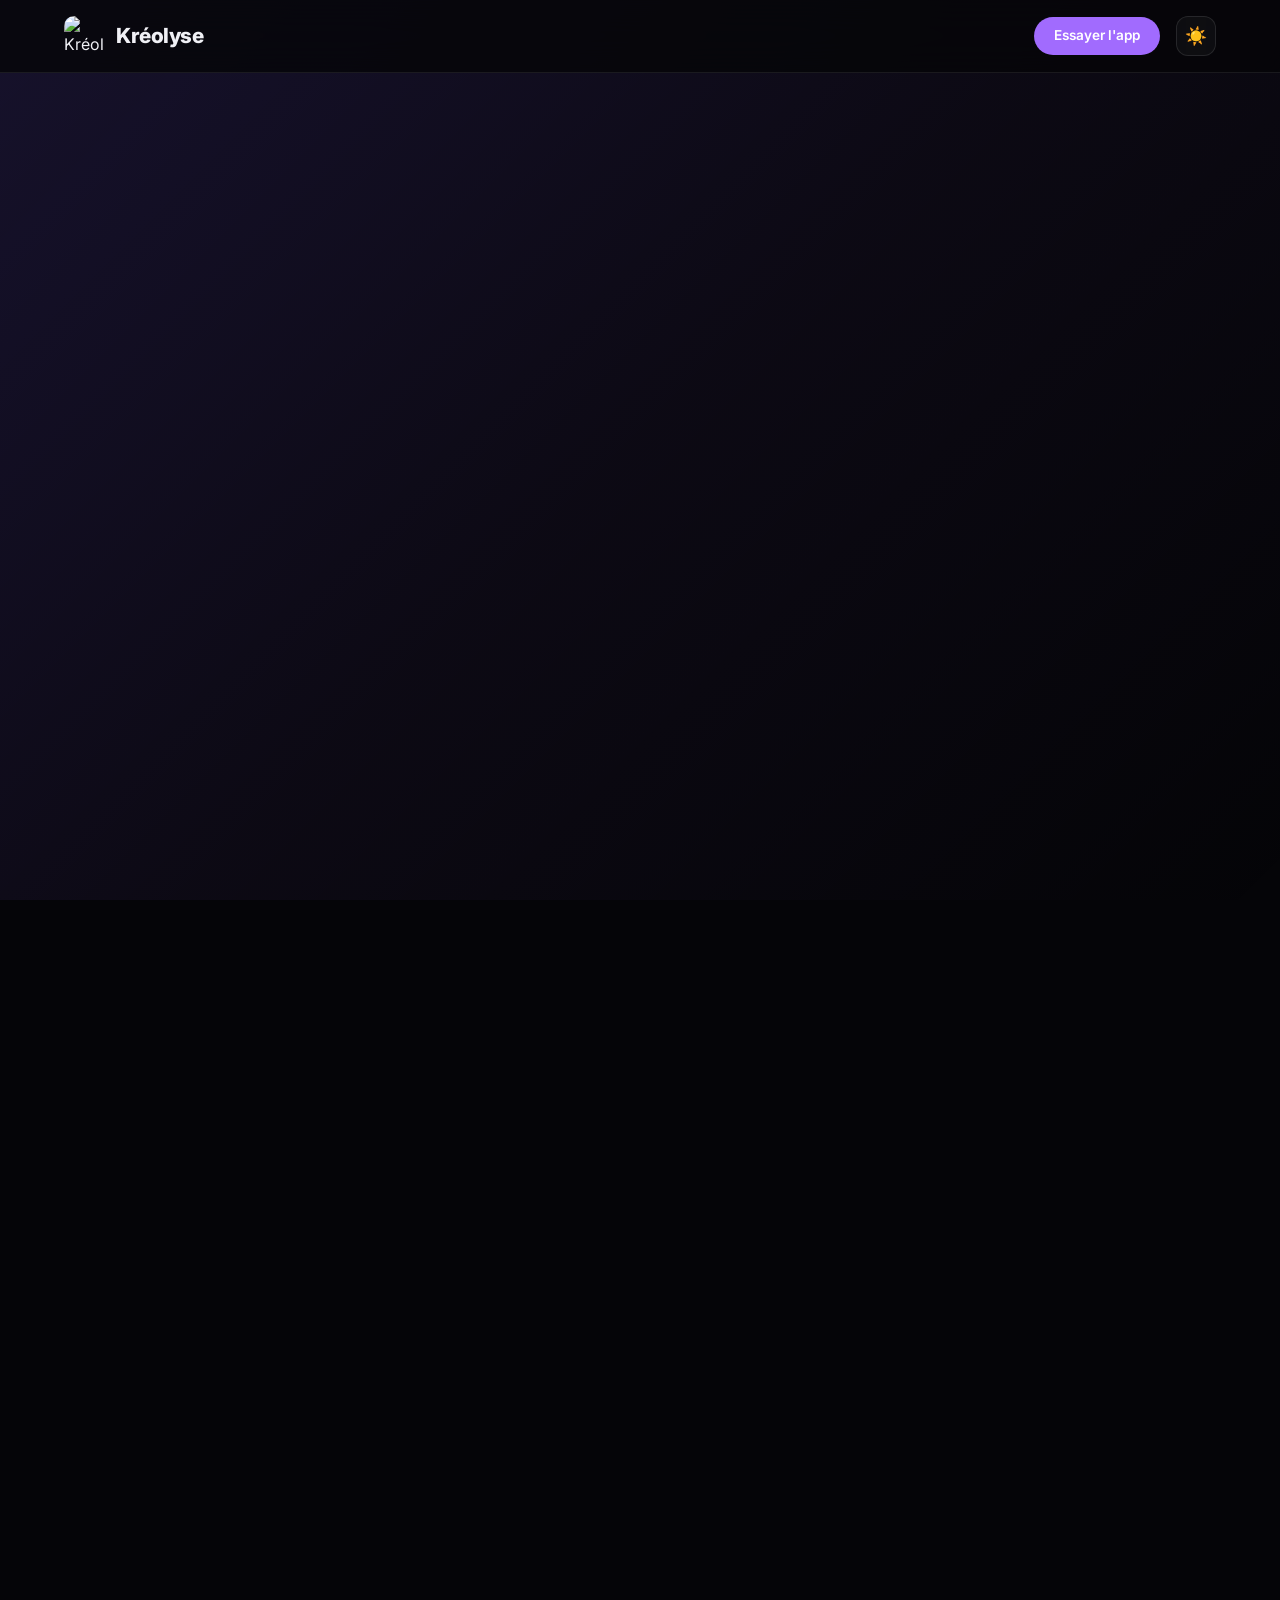
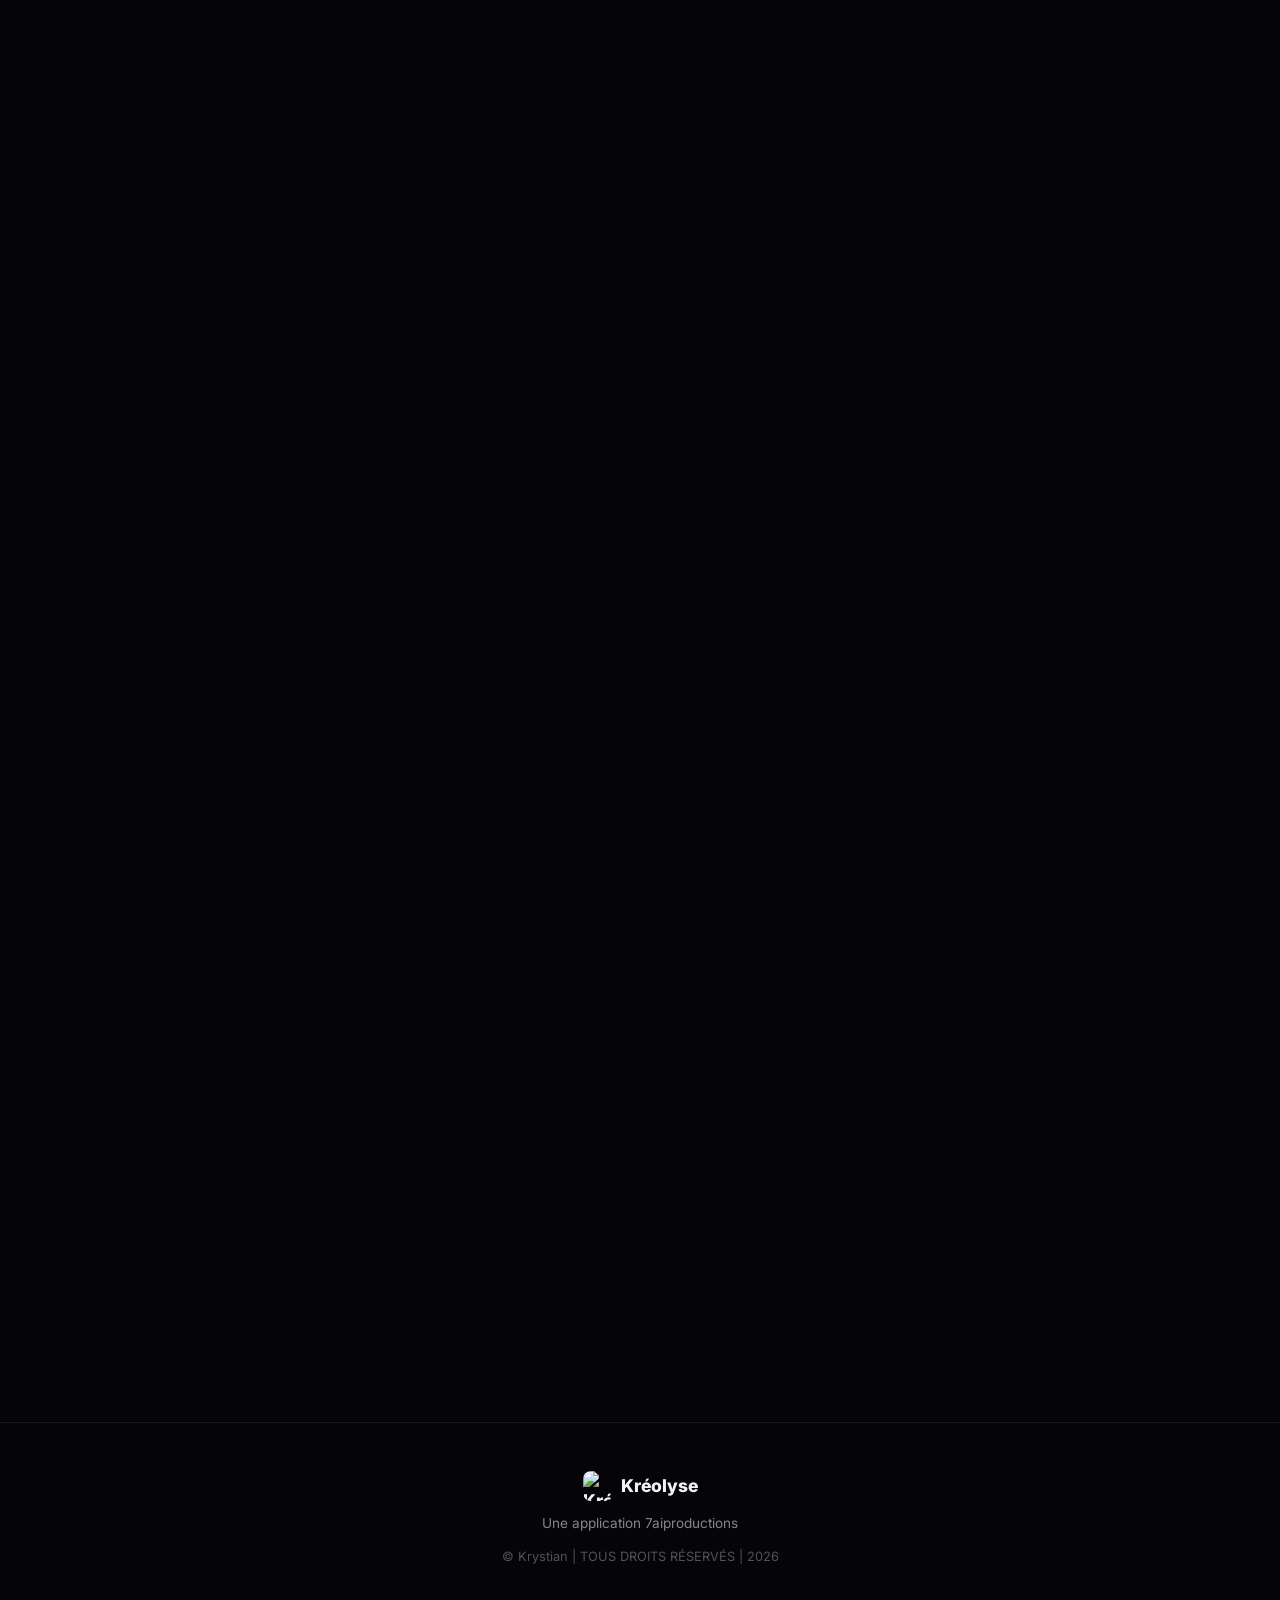
==== commit c6080ca6: "Add files via upload Version 1 du quizz" ====
--- a/index.html
+++ b/index.html
@@ -1,199 +1,220 @@
-<!DOCTYPE html>
-<html lang="fr" data-theme="dark">
-<head>
-    <meta charset="UTF-8">
-    <meta name="viewport" content="width=device-width, initial-scale=1.0">
-    <title>Kréolyse — Assistant Lexical Français / Créole Guyanais</title>
-    <meta name="description" content="Un des premiers assistants lexicaux en ligne Français - Créole Guyanais. Plus de 1 500 mots à portée de main.">
-    <link rel="stylesheet" href="style.css">
-    <link rel="preconnect" href="https://fonts.googleapis.com">
-    <link rel="preconnect" href="https://fonts.gstatic.com" crossorigin>
-    <link href="https://fonts.googleapis.com/css2?family=Inter:wght@300;400;500;600;700;800;900&display=swap" rel="stylesheet">
-    <script src="https://cdnjs.cloudflare.com/ajax/libs/three.js/r128/three.min.js"></script>
-</head>
-<body>
-    <!-- Three.js 3D Background -->
-    <div id="canvas-container"></div>
-
-    <!-- Floating Words FR/Créole -->
-    <div id="floating-words-left"></div>
-    <div id="floating-words-right"></div>
-
-    <!-- Gradient Overlay -->
-    <div class="gradient-overlay"></div>
-
-    <!-- Navigation -->
-    <nav>
-        <a href="#" class="logo-link">
-            <img src="https://i.postimg.cc/rw9n5YmL/logo-sousbloc.png" alt="Kréolyse" class="logo-img" id="floating-logo">
-            <span class="logo-text">Kréolyse</span>
-        </a>
-        <div class="nav-right">
-            <a href="https://kreolyse-mots.netlify.app" target="_blank" class="nav-cta">Essayer l'app</a>
-            <button id="theme-toggle" aria-label="Changer de thème">
-                <span class="theme-icon">☀️</span>
-            </button>
-        </div>
-    </nav>
-
-    <main>
-        <!-- Hero Section -->
-        <section class="hero" id="hero">
-            <div class="hero-badge reveal">
-                <span class="badge-dot"></span>
-                Un des premiers assistants lexicaux pour le Créole Guyanais en ligne
-            </div>
-            <h1 class="split-text reveal">
-                <span class="line">Une langue,</span>
-                <span class="line accent-violet">un lexique,</span>
-                <span class="line accent-line">une application.</span>
-            </h1>
-            <p class="hero-subtitle reveal">
-                <strong>KREOLYSE</strong>, c'est votre lexique français - créole guyanais <br>
-                Avec plus de <strong>1 500 mots</strong> à portée de main.
-            </p>
-            <div class="hero-actions reveal">
-                <a href="https://kreolyse-mots.netlify.app" target="_blank" class="cta-btn primary">
-                    <span>Essayer gratuitement</span>
-                    <svg width="20" height="20" viewBox="0 0 24 24" fill="none" stroke="currentColor" stroke-width="2" stroke-linecap="round" stroke-linejoin="round"><line x1="5" y1="12" x2="19" y2="12"/><polyline points="12 5 19 12 12 19"/></svg>
-                </a>
-                <a href="#fonctionnement" class="cta-btn secondary">Découvrir</a>
-            </div>
-        </section>
-
-        <!-- Stats Counter -->
-        <section class="stats" id="stats">
-            <div class="stats-grid">
-                <div class="stat-item reveal">
-                    <span class="stat-number" data-target="1500">0</span>
-                    <span class="stat-plus">+</span>
-                    <span class="stat-label">mots dans le lexique</span>
-                </div>
-                <div class="stat-item reveal">
-                    <span class="stat-number stat-orange" data-target="2">0</span>
-                    <span class="stat-label">directions de recherche</span>
-                </div>
-                <div class="stat-item reveal">
-                    <span class="stat-number" data-target="100">0</span>
-                    <span class="stat-percent">%</span>
-                    <span class="stat-label">gratuit, sans inscription</span>
-                </div>
-            </div>
-        </section>
-
-        <!-- Comment ça marche -->
-        <section class="how-it-works" id="fonctionnement">
-            <h2 class="section-title reveal">Comment ça marche ?</h2>
-            <div class="simple-steps reveal">
-                <p class="simple-intro">C'est simple :</p>
-                <div class="simple-flow">
-                    <div class="simple-step">
-                        <span class="simple-num">1</span>
-                        <span class="simple-text">Vous tapez un mot</span>
-                    </div>
-                    <div class="simple-arrow">↓</div>
-                    <div class="simple-step">
-                        <span class="simple-num">2</span>
-                        <span class="simple-text">Vous obtenez sa traduction<strong class="instant-text">INSTANTANÉMENT</strong></span>
-                    </div>
-                </div>
-            </div>
-        </section>
-
-        <!-- Features -->
-        <section class="features" id="features">
-            <h2 class="section-title reveal">Conçu pour être utile, simple <br>et évolutif !</h2>
-
-            <div class="features-grid">
-                <div class="feature-card reveal" data-tilt>
-                    <div class="feature-icon">🗣️</div>
-                    <h3>Recherche Vocale</h3>
-                    <p>Pas envie de taper ? Utilisez votre voix. Prononcez votre mot, Kréolyse le transcrit et trouve son équivalent.</p>
-                </div>
-                <div class="feature-card reveal" data-tilt>
-                    <div class="feature-icon">📚</div>
-                    <h3>Lexique Évolutif</h3>
-                    <p>Déjà 1 500+ entrées. Proposez vos propres mots pour faire grandir le lexique et la communauté.</p>
-                </div>
-                <div class="feature-card reveal" data-tilt>
-                    <div class="feature-icon">🌓</div>
-                    <h3>Mode Clair / Sombre</h3>
-                    <p>Adaptez l'affichage à votre préférence ou à l'heure de la journée.</p>
-                </div>
-                <div class="feature-card reveal" data-tilt>
-                    <div class="feature-icon">⭐</div>
-                    <h3>Favoris</h3>
-                    <p>Sauvegardez les mots que vous consultez souvent pour les retrouver en un instant.</p>
-                </div>
-                <div class="feature-card reveal" data-tilt>
-                    <div class="feature-icon">🔗</div>
-                    <h3>Partage par lien</h3>
-                    <p>Envoyez un lien direct vers un résultat à un ami. Il n'a qu'à cliquer pour voir le résultat.</p>
-                </div>
-                <div class="feature-card reveal" data-tilt>
-                    <div class="feature-icon">📱</div>
-                    <h3>Tous vos écrans</h3>
-                    <p>L'application s'ajuste parfaitement à tous les écrans : ordinateur, tablette, téléphone.</p>
-                </div>
-            </div>
-        </section>
-
-        <!-- Projet Culturel -->
-        <section class="cultural" id="projet">
-            <div class="cultural-content reveal">
-                <div class="cultural-badge">Projet culturel</div>
-                <h2>Le créole guyanais mérite sa place dans le monde numérique.</h2>
-                <p>Le créole guyanais, c'est bien plus qu'une langue. C'est un bien culturel, un lien entre les générations, une musique riche de la Guyane. Cette langue vivante manque cruellement d'outils numériques pour la découvrir, l'apprendre et pour la transmettre.</p>
-                <p><strong>Kréolyse</strong> est né de ce constat. Ce n'est pas un produit commercial. C'est une conviction : chacun peut accéder à cette langue, l'apprendre, la redécouvrir, en jouer, en somme contribuer à la garder vivante.</p>
-                <a href="https://creativecommons.org/licenses/by-nc-sa/4.0/deed.fr" target="_blank" rel="noopener noreferrer" class="cultural-license">
-                    <span class="license-icon">⚖️</span>
-                    <span>Licence Creative Commons CC BY-NC-SA 4.0</span>
-                    <svg width="14" height="14" viewBox="0 0 24 24" fill="none" stroke="currentColor" stroke-width="2" stroke-linecap="round" stroke-linejoin="round"><path d="M18 13v6a2 2 0 0 1-2 2H5a2 2 0 0 1-2-2V8a2 2 0 0 1 2-2h6"/><polyline points="15 3 21 3 21 9"/><line x1="10" y1="14" x2="21" y2="3"/></svg>
-                </a>
-            </div>
-        </section>
-
-        <!-- Citation -->
-        <section class="quote-section">
-            <div class="quote-card reveal">
-                <div class="quote-mark">"</div>
-                <blockquote>
-                    Travailler sur ce projet est ma façon de partager avec vous la langue créole, pilier de l'identité et de la culture guyanaise. Bonne découverte et bonne exploration du lexique !
-                </blockquote>
-                <div class="quote-author">
-                    <div class="author-avatar">K</div>
-                    <div>
-                        <strong>Krystian</strong>
-                        <span>Fondateur de 7aiproductions - survivant de ses propres idées improbables</span>
-                    </div>
-                </div>
-            </div>
-        </section>
-
-        <!-- CTA Final -->
-        <section class="final-cta" id="essayer">
-            <div class="final-cta-content reveal">
-                <h2>Envie d'essayer ?</h2>
-                <p>Kréolyse est accessible en ligne, gratuitement, sans inscription.</p>
-                <a href="https://kreolyse-mots.netlify.app" target="_blank" class="cta-btn primary large">
-                    <span>Lancer Kréolyse</span>
-                    <svg width="24" height="24" viewBox="0 0 24 24" fill="none" stroke="currentColor" stroke-width="2" stroke-linecap="round" stroke-linejoin="round"><line x1="5" y1="12" x2="19" y2="12"/><polyline points="12 5 19 12 12 19"/></svg>
-                </a>
-            </div>
-        </section>
-    </main>
-
-    <footer>
-        <div class="footer-content">
-            <div class="footer-logo">
-                <img src="https://i.postimg.cc/rw9n5YmL/logo-sousbloc.png" alt="Kréolyse" class="footer-logo-img">
-                <span>Kréolyse</span>
-            </div>
-            <p class="footer-text">Une application 7aiproductions</p>
-            <p class="footer-license">© Krystian — Lexique sous Licence CC BY-NC-SA 4.0 - 7aiproductions@gmail.com</p>
-        </div>
-    </footer>
-
-    <script src="script.js"></script>
-</body>
-</html>
+<!DOCTYPE html>
+<html lang="fr" data-theme="dark">
+<head>
+    <meta charset="UTF-8">
+    <meta name="viewport" content="width=device-width, initial-scale=1.0">
+    <title>Kréolyse — Assistant Lexical Français / Créole Guyanais</title>
+    <meta name="description" content="Un des premiers assistants lexicaux en ligne Français - Créole Guyanais. Plus de 1 500 mots à portée de main.">
+    <link rel="stylesheet" href="style.css">
+    <link rel="preconnect" href="https://fonts.googleapis.com">
+    <link rel="preconnect" href="https://fonts.gstatic.com" crossorigin>
+    <link href="https://fonts.googleapis.com/css2?family=Inter:wght@300;400;500;600;700;800;900&display=swap" rel="stylesheet">
+</head>
+<body>
+    <!-- Three.js 3D Background -->
+    <div id="canvas-container"></div>
+
+    <!-- Floating Words FR/Créole -->
+    <div id="floating-words-left"></div>
+    <div id="floating-words-right"></div>
+
+    <!-- Gradient Overlay -->
+    <div class="gradient-overlay"></div>
+
+    <!-- Navigation -->
+    <nav>
+        <a href="#" class="logo-link">
+            <img src="https://i.postimg.cc/rw9n5YmL/logo-sousbloc.png" alt="Kréolyse" class="logo-img" id="floating-logo">
+            <span class="logo-text">Kréolyse</span>
+        </a>
+        <div class="nav-right">
+            <a href="https://kreolyse-mots.netlify.app" target="_blank" class="nav-cta">Essayer l'app</a>
+            <button id="theme-toggle" aria-label="Changer de thème">
+                <span class="theme-icon">☀️</span>
+            </button>
+        </div>
+    </nav>
+
+    <main>
+        <!-- Hero Section -->
+        <section class="hero" id="hero">
+            <div class="hero-badge reveal">
+                <span class="badge-dot"></span>
+                Un des premiers assistants lexicaux pour le Créole Guyanais en ligne
+            </div>
+            <h1 class="split-text reveal">
+                <span class="line">Une langue,</span>
+                <span class="line accent-violet">un lexique,</span>
+                <span class="line accent-line">une application.</span>
+            </h1>
+            <p class="hero-subtitle reveal">
+                <strong>KREOLYSE</strong>, c'est votre lexique français - créole guyanais <br>
+                Avec plus de <strong>1 500 mots</strong> à portée de main.
+            </p>
+            <div class="hero-actions reveal">
+                <a href="https://kreolyse-mots.netlify.app" target="_blank" class="cta-btn primary">
+                    <span>Essayer gratuitement</span>
+                    <svg width="20" height="20" viewBox="0 0 24 24" fill="none" stroke="currentColor" stroke-width="2" stroke-linecap="round" stroke-linejoin="round"><line x1="5" y1="12" x2="19" y2="12"/><polyline points="12 5 19 12 12 19"/></svg>
+                </a>
+                <a href="#fonctionnement" class="cta-btn secondary">Découvrir</a>
+            </div>
+        </section>
+
+        <!-- Stats Counter -->
+        <section class="stats" id="stats">
+            <div class="stats-grid">
+                <div class="stat-item reveal">
+                    <span class="stat-number" data-target="1500">0</span>
+                    <span class="stat-plus">+</span>
+                    <span class="stat-label">mots dans le lexique</span>
+                </div>
+                <div class="stat-item reveal">
+                    <span class="stat-number stat-orange" data-target="2">0</span>
+                    <span class="stat-label">directions de recherche</span>
+                </div>
+                <div class="stat-item reveal">
+                    <span class="stat-number" data-target="100">0</span>
+                    <span class="stat-percent">%</span>
+                    <span class="stat-label">gratuit, sans inscription</span>
+                </div>
+            </div>
+        </section>
+
+        <!-- Quiz Banner -->
+        <section class="quiz-banner reveal" id="quiz">
+            <div class="quiz-banner-inner">
+                <div class="quiz-banner-left">
+                    <div class="quiz-banner-badge">🎮 Quizz interactif</div>
+                    <h2 class="quiz-banner-title">QUIZZ Kréolyse V1</h2>
+                    <p class="quiz-banner-sub">Teste tes connaissances en créole guyanais.<br>10 défis · 110 points · 1 badge final</p>
+                </div>
+                <img
+                    src="public/images/toucan.png"
+                    alt="Mascotte Kréolyse"
+                    class="quiz-banner-toucan"
+                    onerror="this.style.display='none'"
+                />
+                <a href="quiz.html" class="quiz-banner-btn">
+                    <span>Annou alé !</span>
+                    <svg width="20" height="20" viewBox="0 0 24 24" fill="none" stroke="currentColor" stroke-width="2.5" stroke-linecap="round" stroke-linejoin="round"><line x1="5" y1="12" x2="19" y2="12"/><polyline points="12 5 19 12 12 19"/></svg>
+                </a>
+            </div>
+        </section>
+
+        <!-- Comment ça marche -->
+        <section class="how-it-works" id="fonctionnement">
+            <h2 class="section-title reveal">Kréolyse : comment ça marche ?</h2>
+            <div class="simple-steps reveal">
+                <p class="simple-intro">C'est simple :</p>
+                <div class="simple-flow">
+                    <div class="simple-step">
+                        <span class="simple-num">1</span>
+                        <span class="simple-text">Vous tapez un mot</span>
+                    </div>
+                    <div class="simple-arrow">↓</div>
+                    <div class="simple-step">
+                        <span class="simple-num">2</span>
+                        <span class="simple-text">Vous obtenez sa traduction<strong class="instant-text">INSTANTANÉMENT</strong></span>
+                    </div>
+                </div>
+            </div>
+        </section>
+
+        <!-- Features -->
+        <section class="features" id="features">
+            <h2 class="section-title reveal">Conçu pour être utile, simple <br>et évolutif !</h2>
+
+            <div class="features-grid">
+                <div class="feature-card reveal" data-tilt>
+                    <div class="feature-icon">🗣️</div>
+                    <h3>Recherche Vocale</h3>
+                    <p>Pas envie de taper ? Utilisez votre voix. Prononcez votre mot, Kréolyse le transcrit et trouve son équivalent.</p>
+                </div>
+                <div class="feature-card reveal" data-tilt>
+                    <div class="feature-icon">📚</div>
+                    <h3>Lexique Évolutif</h3>
+                    <p>Déjà 1 500+ entrées. Proposez vos propres mots pour faire grandir le lexique et la communauté.</p>
+                </div>
+                <div class="feature-card reveal" data-tilt>
+                    <div class="feature-icon">🌓</div>
+                    <h3>Mode Clair / Sombre</h3>
+                    <p>Adaptez l'affichage à votre préférence ou à l'heure de la journée.</p>
+                </div>
+                <div class="feature-card reveal" data-tilt>
+                    <div class="feature-icon">⭐</div>
+                    <h3>Favoris</h3>
+                    <p>Sauvegardez les mots que vous consultez souvent pour les retrouver en un instant.</p>
+                </div>
+                <div class="feature-card reveal" data-tilt>
+                    <div class="feature-icon">🔗</div>
+                    <h3>Partage par lien</h3>
+                    <p>Envoyez un lien direct vers un résultat à un ami. Il n'a qu'à cliquer pour voir le résultat.</p>
+                </div>
+                <div class="feature-card reveal" data-tilt>
+                    <div class="feature-icon">📱</div>
+                    <h3>Tous vos écrans</h3>
+                    <p>L'application s'ajuste parfaitement à tous les écrans : ordinateur, tablette, téléphone.</p>
+                </div>
+            </div>
+        </section>
+
+        <!-- Projet Culturel -->
+        <section class="cultural" id="projet">
+            <div class="cultural-content reveal">
+                <div class="cultural-badge">Projet culturel</div>
+                <h2>Le créole guyanais mérite sa place dans le monde numérique.</h2>
+                <p>Le créole guyanais, c'est bien plus qu'une langue. C'est un bien culturel, le lien entre les générations, une musique riche de la Guyane. Cette langue vivante manque cruellement d'outils numériques pour la découvrir, l'apprendre et la transmettre.</p>
+                <p><strong>Kréolyse</strong> est né de ce constat. Ce n'est pas un produit commercial. C'est une conviction : chacun peut accéder à cette langue, l'apprendre, la redécouvrir, en jouer, en somme contribuer à la garder vivante.</p>
+                <a href="https://creativecommons.org/licenses/by-nc-sa/4.0/deed.fr" target="_blank" rel="noopener noreferrer" class="cultural-license">
+                    <span class="license-icon">⚖️</span>
+                    <span>Licence Creative Commons CC BY-NC-SA 4.0</span>
+                    <svg width="14" height="14" viewBox="0 0 24 24" fill="none" stroke="currentColor" stroke-width="2" stroke-linecap="round" stroke-linejoin="round"><path d="M18 13v6a2 2 0 0 1-2 2H5a2 2 0 0 1-2-2V8a2 2 0 0 1 2-2h6"/><polyline points="15 3 21 3 21 9"/><line x1="10" y1="14" x2="21" y2="3"/></svg>
+                </a>
+            </div>
+        </section>
+
+        <!-- Citation -->
+        <section class="quote-section">
+            <div class="quote-card reveal">
+                <div class="quote-mark">"</div>
+                <blockquote>
+                    Travailler sur ce projet est ma façon de partager avec vous la langue créole, pilier de l'identité et de la culture guyanaise. Bonne découverte et bonne exploration du lexique !
+                </blockquote>
+                <div class="quote-author">
+                    <div class="author-avatar">K</div>
+                    <div>
+                        <strong>Krystian</strong>
+                        <span>Fondateur de 7aiproductions - survivant de ses propres idées improbables</span>
+                    </div>
+                </div>
+            </div>
+        </section>
+
+        <!-- CTA Final -->
+        <section class="final-cta" id="essayer">
+            <div class="final-cta-content reveal">
+                <h2>Envie d'essayer ?</h2>
+                <p>Kréolyse est accessible en ligne, gratuitement, sans inscription.</p>
+                <a href="https://kreolyse-mots.netlify.app" target="_blank" class="cta-btn primary large">
+                    <span>Lancer Kréolyse</span>
+                    <svg width="24" height="24" viewBox="0 0 24 24" fill="none" stroke="currentColor" stroke-width="2" stroke-linecap="round" stroke-linejoin="round"><line x1="5" y1="12" x2="19" y2="12"/><polyline points="12 5 19 12 12 19"/></svg>
+                </a>
+            </div>
+        </section>
+    </main>
+
+    <footer>
+        <div class="footer-content">
+            <div class="footer-logo">
+                <img src="https://i.postimg.cc/rw9n5YmL/logo-sousbloc.png" alt="Kréolyse" class="footer-logo-img">
+                <span>Kréolyse</span>
+            </div>
+            <p class="footer-text">Une application 7aiproductions</p>
+            <p class="footer-license">© Krystian | TOUS DROITS RÉSERVÉS | 2026</p>
+        </div>
+    </footer>
+
+    <script src="https://cdnjs.cloudflare.com/ajax/libs/three.js/r128/three.min.js"></script>
+    <script src="script.js"></script>
+</body>
+</html>
--- a/style.css
+++ b/style.css
@@ -1,1092 +1,1239 @@
-/* ============================================
-   KRÉOLYSE — SITE DE PRÉSENTATION
-   Design inspiré Threads (dark) + Eco (typo)
-   ============================================ */
-
-/* --- Google Font --- */
-@import url('https://fonts.googleapis.com/css2?family=Inter:wght@300;400;500;600;700;800;900&display=swap');
-
-/* --- Variables CSS : Thème Sombre (défaut) --- */
-:root[data-theme="dark"] {
-    --bg-color: #050508;
-    --bg-secondary: #0a0a12;
-    --text-color: #f0f0f5;
-    --text-muted: rgba(240, 240, 245, 0.55);
-    --card-bg: rgba(255, 255, 255, 0.03);
-    --card-bg-hover: rgba(255, 255, 255, 0.06);
-    --card-border: rgba(255, 255, 255, 0.08);
-    --card-border-hover: rgba(255, 255, 255, 0.15);
-    --card-shadow: 0 4px 40px rgba(0, 0, 0, 0.4);
-    --glass-bg: rgba(255, 255, 255, 0.04);
-    --glass-border: rgba(255, 255, 255, 0.1);
-    --accent: #a16bfe;
-    --accent-glow: rgba(161, 107, 254, 0.3);
-    --accent-secondary: #7b5cff;
-    --cta-bg: #ffffff;
-    --cta-text: #0a0a12;
-    --cta-secondary-bg: rgba(255, 255, 255, 0.08);
-    --cta-secondary-text: #ffffff;
-    --backdrop: blur(20px);
-    --gradient-hero: linear-gradient(135deg, rgba(123, 92, 255, 0.15) 0%, rgba(161, 107, 254, 0.05) 50%, transparent 100%);
-    --quote-bg: rgba(161, 107, 254, 0.06);
-    --step-number-color: rgba(161, 107, 254, 0.15);
-    --nav-bg: rgba(5, 5, 8, 0.8);
-}
-
-/* --- Variables CSS : Thème Clair --- */
-:root[data-theme="light"] {
-    --bg-color: #f5f5fa;
-    --bg-secondary: #eeeef5;
-    --text-color: #1a1a2e;
-    --text-muted: rgba(26, 26, 46, 0.5);
-    --card-bg: #ffffff;
-    --card-bg-hover: #ffffff;
-    --card-border: rgba(0, 0, 0, 0.06);
-    --card-border-hover: rgba(0, 0, 0, 0.12);
-    --card-shadow: 8px 8px 20px #d1d5db, -8px -8px 20px #ffffff;
-    --glass-bg: rgba(255, 255, 255, 0.7);
-    --glass-border: rgba(0, 0, 0, 0.08);
-    --accent: #6c3cdf;
-    --accent-glow: rgba(108, 60, 223, 0.2);
-    --accent-secondary: #5a2ed6;
-    --cta-bg: #1a1a2e;
-    --cta-text: #ffffff;
-    --cta-secondary-bg: rgba(0, 0, 0, 0.06);
-    --cta-secondary-text: #1a1a2e;
-    --backdrop: blur(20px);
-    --gradient-hero: linear-gradient(135deg, rgba(108, 60, 223, 0.08) 0%, rgba(123, 92, 255, 0.03) 50%, transparent 100%);
-    --quote-bg: rgba(108, 60, 223, 0.05);
-    --step-number-color: rgba(108, 60, 223, 0.1);
-    --nav-bg: rgba(245, 245, 250, 0.85);
-}
-
-/* --- Reset & Base --- */
-*, *::before, *::after {
-    margin: 0;
-    padding: 0;
-    box-sizing: border-box;
-}
-
-html {
-    scroll-behavior: smooth;
-    font-size: 16px;
-}
-
-body {
-    font-family: 'Inter', -apple-system, BlinkMacSystemFont, "Segoe UI", Roboto, sans-serif;
-    background-color: var(--bg-color);
-    color: var(--text-color);
-    overflow-x: hidden;
-    line-height: 1.6;
-    transition: background-color 0.6s cubic-bezier(0.4, 0, 0.2, 1),
-                color 0.6s cubic-bezier(0.4, 0, 0.2, 1);
-}
-
-/* --- Three.js Canvas Container --- */
-#canvas-container {
-    position: fixed;
-    top: 0;
-    left: 0;
-    width: 100vw;
-    height: 100vh;
-    z-index: 0;
-    pointer-events: none;
-}
-
-/* --- Gradient Overlay --- */
-.gradient-overlay {
-    position: fixed;
-    top: 0;
-    left: 0;
-    width: 100%;
-    height: 100%;
-    background: var(--gradient-hero);
-    z-index: 1;
-    pointer-events: none;
-    transition: background 0.6s ease;
-}
-
-/* --- Navigation --- */
-nav {
-    position: fixed;
-    top: 0;
-    left: 0;
-    right: 0;
-    display: flex;
-    justify-content: space-between;
-    align-items: center;
-    padding: 1rem 5%;
-    z-index: 100;
-    background: var(--nav-bg);
-    backdrop-filter: var(--backdrop);
-    -webkit-backdrop-filter: var(--backdrop);
-    border-bottom: 1px solid var(--card-border);
-    transition: all 0.6s ease;
-}
-
-.logo-link {
-    display: flex;
-    align-items: center;
-    gap: 0.75rem;
-    text-decoration: none;
-    color: var(--text-color);
-}
-
-.logo-img {
-    width: 40px;
-    height: 40px;
-    border-radius: 10px;
-    transition: transform 0.3s ease, filter 0.3s ease;
-}
-
-.logo-img:hover {
-    transform: scale(1.1) rotate(-5deg);
-}
-
-.logo-text {
-    font-size: 1.3rem;
-    font-weight: 800;
-    letter-spacing: -0.5px;
-}
-
-.nav-right {
-    display: flex;
-    align-items: center;
-    gap: 1rem;
-}
-
-.nav-cta {
-    display: inline-flex;
-    align-items: center;
-    padding: 0.5rem 1.25rem;
-    background: var(--accent);
-    color: #ffffff;
-    border-radius: 20px;
-    text-decoration: none;
-    font-weight: 600;
-    font-size: 0.85rem;
-    transition: all 0.3s ease;
-    border: none;
-}
-
-.nav-cta:hover {
-    transform: translateY(-1px);
-    box-shadow: 0 4px 20px var(--accent-glow);
-}
-
-#theme-toggle {
-    width: 40px;
-    height: 40px;
-    display: flex;
-    align-items: center;
-    justify-content: center;
-    background: var(--glass-bg);
-    border: 1px solid var(--glass-border);
-    border-radius: 12px;
-    cursor: pointer;
-    font-size: 1.1rem;
-    transition: all 0.3s ease;
-    backdrop-filter: var(--backdrop);
-}
-
-#theme-toggle:hover {
-    background: var(--card-bg-hover);
-    transform: rotate(20deg);
-}
-
-/* --- Main --- */
-main {
-    position: relative;
-    z-index: 10;
-    max-width: 1200px;
-    margin: 0 auto;
-    padding: 0 5%;
-}
-
-/* --- HERO SECTION --- */
-.hero {
-    min-height: 100vh;
-    display: flex;
-    flex-direction: column;
-    justify-content: center;
-    align-items: flex-start;
-    padding-top: 80px;
-}
-
-.hero-badge {
-    display: inline-flex;
-    align-items: center;
-    gap: 0.5rem;
-    padding: 0.5rem 1.25rem;
-    background: var(--glass-bg);
-    border: 1px solid var(--glass-border);
-    border-radius: 30px;
-    font-size: 0.85rem;
-    font-weight: 500;
-    color: var(--text-muted);
-    margin-bottom: 2rem;
-    backdrop-filter: var(--backdrop);
-}
-
-.badge-dot {
-    width: 8px;
-    height: 8px;
-    background: #22c55e;
-    border-radius: 50%;
-    animation: pulse-dot 2s infinite;
-}
-
-@keyframes pulse-dot {
-    0%, 100% { opacity: 1; transform: scale(1); }
-    50% { opacity: 0.5; transform: scale(1.3); }
-}
-
-/* Split Text Animation */
-.split-text {
-    font-size: clamp(2.8rem, 7vw, 5.5rem);
-    font-weight: 900;
-    line-height: 1.05;
-    letter-spacing: -3px;
-    margin-bottom: 1.5rem;
-}
-
-.split-text .line {
-    display: block;
-    opacity: 0;
-    transform: translateY(40px) skewY(2deg);
-    transition: all 0.8s cubic-bezier(0.16, 1, 0.3, 1);
-}
-
-.split-text.visible .line {
-    opacity: 1;
-    transform: translateY(0) skewY(0);
-}
-
-.split-text .line:nth-child(2) { transition-delay: 0.15s; }
-.split-text .line:nth-child(3) { transition-delay: 0.3s; }
-
-.accent-line {
-    background: linear-gradient(135deg, #fbbf24 0%, #f59e0b 100%);
-    -webkit-background-clip: text;
-    -webkit-text-fill-color: transparent;
-    background-clip: text;
-}
-
-.accent-violet {
-    background: linear-gradient(135deg, var(--accent) 0%, var(--accent-secondary) 100%);
-    -webkit-background-clip: text;
-    -webkit-text-fill-color: transparent;
-    background-clip: text;
-}
-
-.hero-subtitle {
-    font-size: clamp(1rem, 2vw, 1.25rem);
-    color: var(--text-muted);
-    max-width: 540px;
-    margin-bottom: 2.5rem;
-    line-height: 1.7;
-}
-
-.hero-subtitle strong {
-    color: var(--text-color);
-}
-
-.hero-actions {
-    display: flex;
-    gap: 1rem;
-    flex-wrap: wrap;
-}
-
-/* --- CTA Buttons --- */
-.cta-btn {
-    display: inline-flex;
-    align-items: center;
-    gap: 0.5rem;
-    padding: 0.9rem 2rem;
-    border-radius: 14px;
-    text-decoration: none;
-    font-weight: 700;
-    font-size: 1rem;
-    transition: all 0.3s cubic-bezier(0.4, 0, 0.2, 1);
-    border: none;
-    cursor: pointer;
-}
-
-.cta-btn.primary {
-    background: var(--cta-bg);
-    color: var(--cta-text);
-    box-shadow: 0 4px 20px rgba(0, 0, 0, 0.15);
-}
-
-.cta-btn.primary:hover {
-    transform: translateY(-3px);
-    box-shadow: 0 8px 30px rgba(0, 0, 0, 0.25);
-}
-
-.cta-btn.primary:hover svg {
-    transform: translateX(4px);
-}
-
-.cta-btn.primary svg {
-    transition: transform 0.3s ease;
-}
-
-.cta-btn.secondary {
-    background: var(--cta-secondary-bg);
-    color: var(--cta-secondary-text);
-    border: 1px solid var(--card-border);
-}
-
-.cta-btn.secondary:hover {
-    background: var(--card-bg-hover);
-    border-color: var(--card-border-hover);
-    transform: translateY(-2px);
-}
-
-.cta-btn.large {
-    padding: 1.1rem 2.5rem;
-    font-size: 1.1rem;
-    border-radius: 16px;
-}
-
-/* --- STATS SECTION --- */
-.stats {
-    padding: 4rem 0;
-}
-
-.stats-grid {
-    display: grid;
-    grid-template-columns: repeat(3, 1fr);
-    gap: 2rem;
-    max-width: 800px;
-    margin: 0 auto;
-}
-
-.stat-item {
-    text-align: center;
-    padding: 2rem 1rem;
-}
-
-.stat-number {
-    font-size: clamp(2.5rem, 5vw, 4rem);
-    font-weight: 900;
-    letter-spacing: -2px;
-    background: linear-gradient(135deg, var(--accent) 0%, var(--accent-secondary) 100%);
-    -webkit-background-clip: text;
-    -webkit-text-fill-color: transparent;
-    background-clip: text;
-    display: inline;
-}
-
-.stat-plus, .stat-percent {
-    font-size: clamp(1.5rem, 3vw, 2.5rem);
-    font-weight: 800;
-    background: linear-gradient(135deg, var(--accent) 0%, var(--accent-secondary) 100%);
-    -webkit-background-clip: text;
-    -webkit-text-fill-color: transparent;
-    background-clip: text;
-}
-
-.stat-orange {
-    background: linear-gradient(135deg, #f97316 0%, #ea580c 100%);
-    -webkit-background-clip: text;
-    -webkit-text-fill-color: transparent;
-    background-clip: text;
-}
-
-.stat-label {
-    display: block;
-    margin-top: 0.5rem;
-    color: var(--text-muted);
-    font-size: 0.9rem;
-    font-weight: 500;
-}
-
-/* --- SECTION TITLES --- */
-.section-title {
-    font-size: clamp(2rem, 4vw, 3.2rem);
-    font-weight: 800;
-    letter-spacing: -1.5px;
-    line-height: 1.15;
-    margin-bottom: 1rem;
-    text-align: center;
-}
-
-.section-subtitle {
-    color: var(--text-muted);
-    font-size: 1.1rem;
-    text-align: center;
-    max-width: 600px;
-    margin: 0 auto 3.5rem;
-}
-
-/* --- HOW IT WORKS --- */
-.how-it-works {
-    padding: 6rem 0;
-}
-
-.steps-grid {
-    display: grid;
-    grid-template-columns: repeat(auto-fit, minmax(300px, 1fr));
-    gap: 2rem;
-}
-
-.step-card {
-    position: relative;
-    background: var(--card-bg);
-    border: 1px solid var(--card-border);
-    border-radius: 24px;
-    padding: 2.5rem;
-    backdrop-filter: var(--backdrop);
-    -webkit-backdrop-filter: var(--backdrop);
-    transition: all 0.4s cubic-bezier(0.4, 0, 0.2, 1);
-    overflow: hidden;
-}
-
-.step-card:hover {
-    background: var(--card-bg-hover);
-    border-color: var(--card-border-hover);
-    transform: translateY(-4px);
-    box-shadow: var(--card-shadow);
-}
-
-.step-number {
-    position: absolute;
-    top: -10px;
-    right: 20px;
-    font-size: 6rem;
-    font-weight: 900;
-    color: var(--step-number-color);
-    line-height: 1;
-    pointer-events: none;
-}
-
-.step-icon {
-    font-size: 2rem;
-    display: flex;
-    align-items: center;
-    justify-content: center;
-    margin-bottom: 1.25rem;
-}
-
-.step-icon.lang-flow {
-    width: fit-content;
-    margin: 0 auto 1.25rem;
-    padding: 0.35rem 0.8rem;
-    border-radius: 999px;
-    font-size: 1rem;
-    font-weight: 700;
-    letter-spacing: 0.06em;
-    border: 1px solid var(--card-border);
-    background: var(--glass-bg);
-}
-
-.step-card h3 {
-    font-size: 1.3rem;
-    font-weight: 700;
-    margin-bottom: 0.9rem;
-    text-align: center;
-    min-height: 3.2rem;
-    display: flex;
-    align-items: center;
-    justify-content: center;
-}
-
-.step-card p {
-    color: var(--text-muted);
-    font-size: 0.95rem;
-    line-height: 1.6;
-    text-align: center;
-    max-width: 38ch;
-    margin: 0 auto;
-}
-
-.step-card em {
-    color: var(--accent);
-    font-style: italic;
-}
-
-/* --- FEATURES --- */
-.features {
-    padding: 6rem 0;
-}
-
-.features-grid {
-    display: grid;
-    grid-template-columns: repeat(auto-fit, minmax(320px, 1fr));
-    gap: 1.5rem;
-}
-
-.feature-card {
-    background: var(--card-bg);
-    border: 1px solid var(--card-border);
-    border-radius: 24px;
-    padding: 2.5rem;
-    backdrop-filter: var(--backdrop);
-    -webkit-backdrop-filter: var(--backdrop);
-    transition: all 0.4s cubic-bezier(0.4, 0, 0.2, 1);
-    cursor: default;
-    transform-style: preserve-3d;
-    perspective: 1000px;
-}
-
-.feature-card:hover {
-    background: var(--card-bg-hover);
-    border-color: var(--card-border-hover);
-    box-shadow: var(--card-shadow);
-}
-
-.feature-icon {
-    font-size: 2.2rem;
-    margin-bottom: 1.25rem;
-    display: inline-block;
-    transition: transform 0.4s ease;
-}
-
-.feature-card:hover .feature-icon {
-    transform: scale(1.15) rotate(-5deg);
-}
-
-.feature-card h3 {
-    font-size: 1.2rem;
-    font-weight: 700;
-    margin-bottom: 0.75rem;
-}
-
-.feature-card p {
-    color: var(--text-muted);
-    font-size: 0.95rem;
-    line-height: 1.6;
-}
-
-/* --- CULTURAL SECTION --- */
-.cultural {
-    padding: 6rem 0;
-}
-
-.cultural-content {
-    max-width: 720px;
-    margin: 0 auto;
-    text-align: center;
-}
-
-.cultural-badge {
-    display: inline-block;
-    padding: 0.4rem 1.2rem;
-    background: rgba(251, 191, 36, 0.15);
-    color: #fbbf24;
-    border-radius: 20px;
-    font-size: 0.85rem;
-    font-weight: 600;
-    margin-bottom: 2rem;
-    text-transform: uppercase;
-    letter-spacing: 1px;
-}
-
-.cultural-content h2 {
-    font-size: clamp(1.8rem, 3.5vw, 2.5rem);
-    font-weight: 800;
-    letter-spacing: -1px;
-    line-height: 1.2;
-    margin-bottom: 1.5rem;
-}
-
-.cultural-content p {
-    color: var(--text-muted);
-    font-size: 1.05rem;
-    line-height: 1.7;
-    margin-bottom: 1.25rem;
-}
-
-.cultural-content p strong {
-    color: var(--text-color);
-}
-
-.cultural-license {
-    display: inline-flex;
-    align-items: center;
-    gap: 0.5rem;
-    margin-top: 1.5rem;
-    padding: 0.75rem 1.5rem;
-    background: rgba(249, 115, 22, 0.1);
-    border: 1px solid rgba(249, 115, 22, 0.3);
-    border-radius: 14px;
-    font-size: 0.9rem;
-    font-weight: 500;
-    color: #f97316;
-    text-decoration: none;
-    transition: all 0.3s ease;
-    cursor: pointer;
-}
-
-.cultural-license:hover {
-    background: var(--accent-glow);
-    border-color: var(--accent);
-    color: var(--accent);
-    transform: translateY(-2px);
-    box-shadow: 0 4px 20px var(--accent-glow);
-}
-
-.cultural-license svg {
-    opacity: 0.5;
-    transition: opacity 0.3s ease;
-}
-
-.cultural-license:hover svg {
-    opacity: 1;
-}
-
-/* --- QUOTE SECTION --- */
-.quote-section {
-    padding: 4rem 0;
-}
-
-.quote-card {
-    max-width: 720px;
-    margin: 0 auto;
-    background: var(--quote-bg);
-    border: 1px solid var(--card-border);
-    border-radius: 28px;
-    padding: 3rem;
-    position: relative;
-    backdrop-filter: var(--backdrop);
-}
-
-.quote-mark {
-    font-size: 5rem;
-    font-weight: 900;
-    line-height: 1;
-    background: linear-gradient(135deg, var(--accent) 0%, var(--accent-secondary) 100%);
-    -webkit-background-clip: text;
-    -webkit-text-fill-color: transparent;
-    background-clip: text;
-    position: absolute;
-    top: 15px;
-    left: 25px;
-    opacity: 0.4;
-}
-
-blockquote {
-    font-size: 1.15rem;
-    line-height: 1.7;
-    font-style: italic;
-    color: var(--text-muted);
-    margin-bottom: 2rem;
-    padding: 0;
-    border: none;
-}
-
-.quote-author {
-    display: flex;
-    align-items: center;
-    gap: 1rem;
-}
-
-.author-avatar {
-    width: 48px;
-    height: 48px;
-    border-radius: 14px;
-    background: linear-gradient(135deg, var(--accent), var(--accent-secondary));
-    display: flex;
-    align-items: center;
-    justify-content: center;
-    color: #fff;
-    font-weight: 800;
-    font-size: 1.2rem;
-}
-
-.quote-author strong {
-    display: block;
-    font-size: 1rem;
-}
-
-.quote-author span {
-    color: var(--text-muted);
-    font-size: 0.85rem;
-}
-
-/* --- FINAL CTA --- */
-.final-cta {
-    padding: 8rem 0;
-    text-align: center;
-}
-
-.final-cta-content h2 {
-    font-size: clamp(2.2rem, 5vw, 3.5rem);
-    font-weight: 900;
-    letter-spacing: -2px;
-    margin-bottom: 1.25rem;
-}
-
-.final-cta-content p {
-    color: var(--text-muted);
-    font-size: 1.1rem;
-    max-width: 580px;
-    margin: 0 auto 2.5rem;
-    line-height: 1.7;
-}
-
-/* --- FOOTER --- */
-footer {
-    border-top: 1px solid var(--card-border);
-    padding: 3rem 5%;
-    position: relative;
-    z-index: 10;
-}
-
-.footer-content {
-    max-width: 1200px;
-    margin: 0 auto;
-    display: flex;
-    flex-direction: column;
-    align-items: center;
-    gap: 0.75rem;
-}
-
-.footer-logo {
-    display: flex;
-    align-items: center;
-    gap: 0.5rem;
-    font-weight: 800;
-    font-size: 1.1rem;
-}
-
-.footer-logo-img {
-    width: 30px;
-    height: 30px;
-    border-radius: 8px;
-}
-
-.footer-text {
-    color: var(--text-muted);
-    font-size: 0.85rem;
-}
-
-.footer-license {
-    color: var(--text-muted);
-    font-size: 0.8rem;
-    opacity: 0.6;
-}
-
-/* --- FLOATING WORDS --- */
-#floating-words-left,
-#floating-words-right {
-    position: fixed;
-    top: 0;
-    height: 100vh;
-    z-index: 2;
-    pointer-events: none;
-    overflow: hidden;
-    perspective: 800px;
-}
-
-#floating-words-right {
-    left: 55%;
-    width: 45vw;
-}
-
-#floating-words-left {
-    left: 0;
-    width: 45vw;
-}
-
-@media (max-width: 768px) {
-    #floating-words-left,
-    #floating-words-right {
-        width: 100vw;
-        left: 0;
-        height: 30vh;
-    }
-    #floating-words-left { top: 0; }
-    #floating-words-right { top: auto; bottom: 0; }
-}
-
-.floating-word {
-    position: absolute;
-    font-family: 'Inter', sans-serif;
-    font-weight: 600;
-    font-size: 0.75rem;
-    white-space: nowrap;
-    opacity: 0;
-    pointer-events: none;
-    text-shadow: 0 0 15px var(--accent-glow);
-    transition: opacity 0.8s ease;
-    will-change: transform, opacity;
-}
-
-.floating-word.active {
-    opacity: 1;
-}
-
-.floating-word .word-fr {
-    color: var(--text-muted);
-    font-size: 0.8em;
-}
-
-.floating-word .word-arrow {
-    color: var(--accent);
-    margin: 0 0.3em;
-    font-size: 0.8em;
-}
-
-.floating-word .word-cr {
-    color: var(--accent);
-    font-size: 1em;
-}
-
-/* --- MOUSE PARALLAX ON SECTIONS --- */
-.parallax-section {
-    transition: transform 0.15s ease-out;
-    will-change: transform;
-}
-
-/* --- MAGNETIC BUTTON --- */
-.magnetic-btn {
-    transition: transform 0.2s ease-out;
-}
-
-/* --- SCROLL REVEAL ANIMATIONS --- */
-.reveal {
-    opacity: 0;
-    transform: translateY(30px);
-    transition: opacity 0.8s cubic-bezier(0.16, 1, 0.3, 1),
-                transform 0.8s cubic-bezier(0.16, 1, 0.3, 1);
-}
-
-.reveal.visible {
-    opacity: 1;
-    transform: translateY(0);
-}
-
-/* Staggered delays for grid children */
-.steps-grid .reveal:nth-child(1) { transition-delay: 0s; }
-.steps-grid .reveal:nth-child(2) { transition-delay: 0.1s; }
-.steps-grid .reveal:nth-child(3) { transition-delay: 0.2s; }
-
-.features-grid .reveal:nth-child(1) { transition-delay: 0s; }
-.features-grid .reveal:nth-child(2) { transition-delay: 0.08s; }
-.features-grid .reveal:nth-child(3) { transition-delay: 0.16s; }
-.features-grid .reveal:nth-child(4) { transition-delay: 0.24s; }
-.features-grid .reveal:nth-child(5) { transition-delay: 0.32s; }
-.features-grid .reveal:nth-child(6) { transition-delay: 0.4s; }
-
-.stats-grid .reveal:nth-child(1) { transition-delay: 0s; }
-.stats-grid .reveal:nth-child(2) { transition-delay: 0.15s; }
-.stats-grid .reveal:nth-child(3) { transition-delay: 0.3s; }
-
-/* --- ANIMATED GRADIENT BORDER ON CARDS (Hover) --- */
-.feature-card::before {
-    content: '';
-    position: absolute;
-    inset: -1px;
-    border-radius: 24px;
-    padding: 1px;
-    background: linear-gradient(135deg, var(--accent), transparent, var(--accent-secondary));
-    -webkit-mask: linear-gradient(#fff 0 0) content-box, linear-gradient(#fff 0 0);
-    mask: linear-gradient(#fff 0 0) content-box, linear-gradient(#fff 0 0);
-    -webkit-mask-composite: xor;
-    mask-composite: exclude;
-    opacity: 0;
-    transition: opacity 0.4s ease;
-    pointer-events: none;
-}
-
-.feature-card {
-    position: relative;
-}
-
-.feature-card:hover::before {
-    opacity: 1;
-}
-
-/* --- RESPONSIVE --- */
-@media (max-width: 768px) {
-    nav {
-        padding: 0.75rem 4%;
-    }
-
-    .nav-cta {
-        display: none;
-    }
-
-    .hero {
-        min-height: 90vh;
-        padding-top: 100px;
-    }
-
-    .split-text {
-        letter-spacing: -1.5px;
-    }
-
-    .stats-grid {
-        grid-template-columns: 1fr;
-        gap: 1rem;
-    }
-
-    .stat-item {
-        padding: 1rem;
-    }
-
-    .steps-grid,
-    .features-grid {
-        grid-template-columns: 1fr;
-    }
-
-    .quote-card {
-        padding: 2rem;
-    }
-
-    .quote-mark {
-        font-size: 3.5rem;
-    }
-
-    .hero-actions {
-        flex-direction: column;
-        width: 100%;
-    }
-
-    .cta-btn {
-        justify-content: center;
-        width: 100%;
-    }
-
-    .section-title {
-        text-align: left;
-    }
-
-    .section-subtitle {
-        text-align: left;
-    }
-}
-
-@media (max-width: 480px) {
-    main {
-        padding: 0 4%;
-    }
-
-    .split-text {
-        font-size: 2.3rem;
-        letter-spacing: -1px;
-    }
-
-    .step-card, .feature-card {
-        padding: 2rem;
-        border-radius: 20px;
-    }
-}
-
-/* --- SIMPLE STEPS (Comment ça marche) --- */
-.simple-steps {
-    max-width: 640px;
-    margin: 0 auto;
-    text-align: center;
-}
-
-.simple-intro {
-    font-size: clamp(1.2rem, 2.5vw, 1.6rem);
-    font-weight: 600;
-    color: var(--text-muted);
-    margin-bottom: 2.5rem;
-    letter-spacing: -0.3px;
-}
-
-.simple-flow {
-    display: flex;
-    flex-direction: column;
-    align-items: center;
-    gap: 0;
-}
-
-.simple-step {
-    display: flex;
-    align-items: center;
-    gap: 1.5rem;
-    background: var(--card-bg);
-    border: 1px solid var(--card-border);
-    border-radius: 20px;
-    padding: 2rem 2.5rem;
-    width: 100%;
-    backdrop-filter: var(--backdrop);
-    -webkit-backdrop-filter: var(--backdrop);
-    transition: all 0.3s ease;
-    text-align: left;
-}
-
-.simple-step:hover {
-    background: var(--card-bg-hover);
-    border-color: var(--card-border-hover);
-    transform: translateY(-2px);
-    box-shadow: var(--card-shadow);
-}
-
-.simple-num {
-    font-size: clamp(3rem, 6vw, 4.5rem);
-    font-weight: 900;
-    line-height: 1;
-    background: linear-gradient(135deg, var(--accent) 0%, var(--accent-secondary) 100%);
-    -webkit-background-clip: text;
-    -webkit-text-fill-color: transparent;
-    background-clip: text;
-    flex-shrink: 0;
-}
-
-.simple-text {
-    font-size: clamp(1.2rem, 2.5vw, 1.7rem);
-    font-weight: 700;
-    line-height: 1.3;
-    display: flex;
-    flex-direction: column;
-}
-
-.instant-text {
-    font-size: clamp(1.5rem, 3vw, 2.4rem);
-    font-weight: 900;
-    letter-spacing: -1px;
-    background: linear-gradient(135deg, var(--accent) 0%, var(--accent-secondary) 100%);
-    -webkit-background-clip: text;
-    -webkit-text-fill-color: transparent;
-    background-clip: text;
-    margin-top: 0.2rem;
-}
-
-.simple-arrow {
-    font-size: 2rem;
-    color: var(--accent);
-    padding: 0.75rem 0;
-    opacity: 0.5;
-    line-height: 1;
-}
-
-@media (max-width: 768px) {
-    .simple-step {
-        padding: 1.5rem;
-        gap: 1rem;
-    }
-    .simple-num {
-        font-size: 2.8rem;
-    }
-}
-
-/* --- SELECTION STYLE --- */
-::selection {
-    background: var(--accent);
-    color: #ffffff;
-}
-
-/* --- SCROLLBAR (dark theme) --- */
-::-webkit-scrollbar {
-    width: 8px;
-}
-
-::-webkit-scrollbar-track {
-    background: var(--bg-color);
-}
-
-::-webkit-scrollbar-thumb {
-    background: var(--card-border);
-    border-radius: 4px;
-}
-
-::-webkit-scrollbar-thumb:hover {
-    background: var(--text-muted);
-}
+/* ============================================
+   KRÉOLYSE — SITE DE PRÉSENTATION
+   Design inspiré Threads (dark) + Eco (typo)
+   ============================================ */
+
+/* --- Variables CSS : Thème Sombre (défaut) --- */
+:root[data-theme="dark"] {
+    --bg-color: #050508;
+    --bg-secondary: #0a0a12;
+    --text-color: #f0f0f5;
+    --text-muted: rgba(240, 240, 245, 0.55);
+    --card-bg: rgba(255, 255, 255, 0.03);
+    --card-bg-hover: rgba(255, 255, 255, 0.06);
+    --card-border: rgba(255, 255, 255, 0.08);
+    --card-border-hover: rgba(255, 255, 255, 0.15);
+    --card-shadow: 0 4px 40px rgba(0, 0, 0, 0.4);
+    --glass-bg: rgba(255, 255, 255, 0.04);
+    --glass-border: rgba(255, 255, 255, 0.1);
+    --accent: #a16bfe;
+    --accent-glow: rgba(161, 107, 254, 0.3);
+    --accent-secondary: #7b5cff;
+    --cta-bg: #ffffff;
+    --cta-text: #0a0a12;
+    --cta-secondary-bg: rgba(255, 255, 255, 0.08);
+    --cta-secondary-text: #ffffff;
+    --backdrop: blur(20px);
+    --gradient-hero: linear-gradient(135deg, rgba(123, 92, 255, 0.15) 0%, rgba(161, 107, 254, 0.05) 50%, transparent 100%);
+    --quote-bg: rgba(161, 107, 254, 0.06);
+    --step-number-color: rgba(161, 107, 254, 0.15);
+    --nav-bg: rgba(5, 5, 8, 0.8);
+}
+
+/* --- Variables CSS : Thème Clair --- */
+:root[data-theme="light"] {
+    --bg-color: #f5f5fa;
+    --bg-secondary: #eeeef5;
+    --text-color: #1a1a2e;
+    --text-muted: rgba(26, 26, 46, 0.5);
+    --card-bg: #ffffff;
+    --card-bg-hover: #ffffff;
+    --card-border: rgba(0, 0, 0, 0.06);
+    --card-border-hover: rgba(0, 0, 0, 0.12);
+    --card-shadow: 8px 8px 20px #d1d5db, -8px -8px 20px #ffffff;
+    --glass-bg: rgba(255, 255, 255, 0.7);
+    --glass-border: rgba(0, 0, 0, 0.08);
+    --accent: #6c3cdf;
+    --accent-glow: rgba(108, 60, 223, 0.2);
+    --accent-secondary: #5a2ed6;
+    --cta-bg: #1a1a2e;
+    --cta-text: #ffffff;
+    --cta-secondary-bg: rgba(0, 0, 0, 0.06);
+    --cta-secondary-text: #1a1a2e;
+    --backdrop: blur(20px);
+    --gradient-hero: linear-gradient(135deg, rgba(108, 60, 223, 0.08) 0%, rgba(123, 92, 255, 0.03) 50%, transparent 100%);
+    --quote-bg: rgba(108, 60, 223, 0.05);
+    --step-number-color: rgba(108, 60, 223, 0.1);
+    --nav-bg: rgba(245, 245, 250, 0.85);
+}
+
+/* --- Reset & Base --- */
+*, *::before, *::after {
+    margin: 0;
+    padding: 0;
+    box-sizing: border-box;
+}
+
+html {
+    scroll-behavior: smooth;
+    font-size: 16px;
+}
+
+body {
+    font-family: 'Inter', -apple-system, BlinkMacSystemFont, "Segoe UI", Roboto, sans-serif;
+    background-color: var(--bg-color);
+    color: var(--text-color);
+    overflow-x: hidden;
+    line-height: 1.6;
+    transition: background-color 0.6s cubic-bezier(0.4, 0, 0.2, 1),
+                color 0.6s cubic-bezier(0.4, 0, 0.2, 1);
+}
+
+/* --- Three.js Canvas Container --- */
+#canvas-container {
+    position: fixed;
+    top: 0;
+    left: 0;
+    width: 100vw;
+    height: 100vh;
+    z-index: 0;
+    pointer-events: none;
+}
+
+/* --- Gradient Overlay --- */
+.gradient-overlay {
+    position: fixed;
+    top: 0;
+    left: 0;
+    width: 100%;
+    height: 100%;
+    background: var(--gradient-hero);
+    z-index: 1;
+    pointer-events: none;
+    transition: background 0.6s ease;
+}
+
+/* --- Navigation --- */
+nav {
+    position: fixed;
+    top: 0;
+    left: 0;
+    right: 0;
+    display: flex;
+    justify-content: space-between;
+    align-items: center;
+    padding: 1rem 5%;
+    z-index: 100;
+    background: var(--nav-bg);
+    backdrop-filter: var(--backdrop);
+    -webkit-backdrop-filter: var(--backdrop);
+    border-bottom: 1px solid var(--card-border);
+    transition: all 0.6s ease;
+}
+
+.logo-link {
+    display: flex;
+    align-items: center;
+    gap: 0.75rem;
+    text-decoration: none;
+    color: var(--text-color);
+}
+
+.logo-img {
+    width: 40px;
+    height: 40px;
+    border-radius: 10px;
+    transition: transform 0.3s ease, filter 0.3s ease;
+}
+
+.logo-img:hover {
+    transform: scale(1.1) rotate(-5deg);
+}
+
+.logo-text {
+    font-size: 1.3rem;
+    font-weight: 800;
+    letter-spacing: -0.5px;
+}
+
+.nav-right {
+    display: flex;
+    align-items: center;
+    gap: 1rem;
+}
+
+.nav-cta {
+    display: inline-flex;
+    align-items: center;
+    padding: 0.5rem 1.25rem;
+    background: var(--accent);
+    color: #ffffff;
+    border-radius: 20px;
+    text-decoration: none;
+    font-weight: 600;
+    font-size: 0.85rem;
+    transition: all 0.3s ease;
+    border: none;
+}
+
+.nav-cta:hover {
+    transform: translateY(-1px);
+    box-shadow: 0 4px 20px var(--accent-glow);
+}
+
+#theme-toggle {
+    width: 40px;
+    height: 40px;
+    display: flex;
+    align-items: center;
+    justify-content: center;
+    background: var(--glass-bg);
+    border: 1px solid var(--glass-border);
+    border-radius: 12px;
+    cursor: pointer;
+    font-size: 1.1rem;
+    transition: all 0.3s ease;
+    backdrop-filter: var(--backdrop);
+}
+
+#theme-toggle:hover {
+    background: var(--card-bg-hover);
+    transform: rotate(20deg);
+}
+
+/* --- Main --- */
+main {
+    position: relative;
+    z-index: 10;
+    max-width: 1200px;
+    margin: 0 auto;
+    padding: 0 5%;
+}
+
+/* --- HERO SECTION --- */
+.hero {
+    min-height: 100vh;
+    display: flex;
+    flex-direction: column;
+    justify-content: center;
+    align-items: flex-start;
+    padding-top: 80px;
+}
+
+.hero-badge {
+    display: inline-flex;
+    align-items: center;
+    gap: 0.5rem;
+    padding: 0.5rem 1.25rem;
+    background: var(--glass-bg);
+    border: 1px solid var(--glass-border);
+    border-radius: 30px;
+    font-size: 0.85rem;
+    font-weight: 500;
+    color: var(--text-muted);
+    margin-bottom: 2rem;
+    backdrop-filter: var(--backdrop);
+}
+
+.badge-dot {
+    width: 8px;
+    height: 8px;
+    background: #22c55e;
+    border-radius: 50%;
+    animation: pulse-dot 2s infinite;
+}
+
+@keyframes pulse-dot {
+    0%, 100% { opacity: 1; transform: scale(1); }
+    50% { opacity: 0.5; transform: scale(1.3); }
+}
+
+/* Split Text Animation */
+.split-text {
+    font-size: clamp(2.8rem, 7vw, 5.5rem);
+    font-weight: 900;
+    line-height: 1.05;
+    letter-spacing: -3px;
+    margin-bottom: 1.5rem;
+}
+
+.split-text .line {
+    display: block;
+    opacity: 0;
+    transform: translateY(40px) skewY(2deg);
+    transition: all 0.8s cubic-bezier(0.16, 1, 0.3, 1);
+}
+
+.split-text.visible .line {
+    opacity: 1;
+    transform: translateY(0) skewY(0);
+}
+
+.split-text .line:nth-child(2) { transition-delay: 0.15s; }
+.split-text .line:nth-child(3) { transition-delay: 0.3s; }
+
+.accent-line {
+    background: linear-gradient(135deg, #fbbf24 0%, #f59e0b 100%);
+    -webkit-background-clip: text;
+    -webkit-text-fill-color: transparent;
+    background-clip: text;
+}
+
+.accent-violet {
+    background: linear-gradient(135deg, var(--accent) 0%, var(--accent-secondary) 100%);
+    -webkit-background-clip: text;
+    -webkit-text-fill-color: transparent;
+    background-clip: text;
+}
+
+.hero-subtitle {
+    font-size: clamp(1rem, 2vw, 1.25rem);
+    color: var(--text-muted);
+    max-width: 540px;
+    margin-bottom: 2.5rem;
+    line-height: 1.7;
+}
+
+.hero-subtitle strong {
+    color: var(--text-color);
+}
+
+.hero-actions {
+    display: flex;
+    gap: 1rem;
+    flex-wrap: wrap;
+}
+
+/* --- CTA Buttons --- */
+.cta-btn {
+    display: inline-flex;
+    align-items: center;
+    gap: 0.5rem;
+    padding: 0.9rem 2rem;
+    border-radius: 14px;
+    text-decoration: none;
+    font-weight: 700;
+    font-size: 1rem;
+    transition: all 0.3s cubic-bezier(0.4, 0, 0.2, 1);
+    border: none;
+    cursor: pointer;
+}
+
+.cta-btn.primary {
+    background: var(--cta-bg);
+    color: var(--cta-text);
+    box-shadow: 0 4px 20px rgba(0, 0, 0, 0.15);
+}
+
+.cta-btn.primary:hover {
+    transform: translateY(-3px);
+    box-shadow: 0 8px 30px rgba(0, 0, 0, 0.25);
+}
+
+.cta-btn.primary:hover svg {
+    transform: translateX(4px);
+}
+
+.cta-btn.primary svg {
+    transition: transform 0.3s ease;
+}
+
+.cta-btn.secondary {
+    background: var(--cta-secondary-bg);
+    color: var(--cta-secondary-text);
+    border: 1px solid var(--card-border);
+}
+
+.cta-btn.secondary:hover {
+    background: var(--card-bg-hover);
+    border-color: var(--card-border-hover);
+    transform: translateY(-2px);
+}
+
+.cta-btn.large {
+    padding: 1.1rem 2.5rem;
+    font-size: 1.1rem;
+    border-radius: 16px;
+}
+
+/* --- STATS SECTION --- */
+.stats {
+    padding: 4rem 0;
+}
+
+.stats-grid {
+    display: grid;
+    grid-template-columns: repeat(3, 1fr);
+    gap: 2rem;
+    max-width: 800px;
+    margin: 0 auto;
+}
+
+.stat-item {
+    text-align: center;
+    padding: 2rem 1rem;
+}
+
+.stat-number {
+    font-size: clamp(2.5rem, 5vw, 4rem);
+    font-weight: 900;
+    letter-spacing: -2px;
+    background: linear-gradient(135deg, var(--accent) 0%, var(--accent-secondary) 100%);
+    -webkit-background-clip: text;
+    -webkit-text-fill-color: transparent;
+    background-clip: text;
+    display: inline;
+}
+
+.stat-plus, .stat-percent {
+    font-size: clamp(1.5rem, 3vw, 2.5rem);
+    font-weight: 800;
+    background: linear-gradient(135deg, var(--accent) 0%, var(--accent-secondary) 100%);
+    -webkit-background-clip: text;
+    -webkit-text-fill-color: transparent;
+    background-clip: text;
+}
+
+.stat-orange {
+    background: linear-gradient(135deg, #f97316 0%, #ea580c 100%);
+    -webkit-background-clip: text;
+    -webkit-text-fill-color: transparent;
+    background-clip: text;
+}
+
+.stat-label {
+    display: block;
+    margin-top: 0.5rem;
+    color: var(--text-muted);
+    font-size: 0.9rem;
+    font-weight: 500;
+}
+
+/* --- SECTION TITLES --- */
+.section-title {
+    font-size: clamp(2rem, 4vw, 3.2rem);
+    font-weight: 800;
+    letter-spacing: -1.5px;
+    line-height: 1.15;
+    margin-bottom: 1rem;
+    text-align: center;
+}
+
+.section-subtitle {
+    color: var(--text-muted);
+    font-size: 1.1rem;
+    text-align: center;
+    max-width: 600px;
+    margin: 0 auto 3.5rem;
+}
+
+/* --- HOW IT WORKS --- */
+.how-it-works {
+    padding: 6rem 0;
+}
+
+.steps-grid {
+    display: grid;
+    grid-template-columns: repeat(auto-fit, minmax(300px, 1fr));
+    gap: 2rem;
+}
+
+.step-card {
+    position: relative;
+    background: var(--card-bg);
+    border: 1px solid var(--card-border);
+    border-radius: 24px;
+    padding: 2.5rem;
+    backdrop-filter: var(--backdrop);
+    -webkit-backdrop-filter: var(--backdrop);
+    transition: all 0.4s cubic-bezier(0.4, 0, 0.2, 1);
+    overflow: hidden;
+}
+
+.step-card:hover {
+    background: var(--card-bg-hover);
+    border-color: var(--card-border-hover);
+    transform: translateY(-4px);
+    box-shadow: var(--card-shadow);
+}
+
+.step-number {
+    position: absolute;
+    top: -10px;
+    right: 20px;
+    font-size: 6rem;
+    font-weight: 900;
+    color: var(--step-number-color);
+    line-height: 1;
+    pointer-events: none;
+}
+
+.step-icon {
+    font-size: 2rem;
+    display: flex;
+    align-items: center;
+    justify-content: center;
+    margin-bottom: 1.25rem;
+}
+
+.step-icon.lang-flow {
+    width: fit-content;
+    margin: 0 auto 1.25rem;
+    padding: 0.35rem 0.8rem;
+    border-radius: 999px;
+    font-size: 1rem;
+    font-weight: 700;
+    letter-spacing: 0.06em;
+    border: 1px solid var(--card-border);
+    background: var(--glass-bg);
+}
+
+.step-card h3 {
+    font-size: 1.3rem;
+    font-weight: 700;
+    margin-bottom: 0.9rem;
+    text-align: center;
+    min-height: 3.2rem;
+    display: flex;
+    align-items: center;
+    justify-content: center;
+}
+
+.step-card p {
+    color: var(--text-muted);
+    font-size: 0.95rem;
+    line-height: 1.6;
+    text-align: center;
+    max-width: 38ch;
+    margin: 0 auto;
+}
+
+.step-card em {
+    color: var(--accent);
+    font-style: italic;
+}
+
+/* --- FEATURES --- */
+.features {
+    padding: 6rem 0;
+}
+
+.features-grid {
+    display: grid;
+    grid-template-columns: repeat(auto-fit, minmax(320px, 1fr));
+    gap: 1.5rem;
+}
+
+.feature-card {
+    background: var(--card-bg);
+    border: 1px solid var(--card-border);
+    border-radius: 24px;
+    padding: 2.5rem;
+    backdrop-filter: var(--backdrop);
+    -webkit-backdrop-filter: var(--backdrop);
+    transition: all 0.4s cubic-bezier(0.4, 0, 0.2, 1);
+    cursor: default;
+    transform-style: preserve-3d;
+    perspective: 1000px;
+}
+
+.feature-card:hover {
+    background: var(--card-bg-hover);
+    border-color: var(--card-border-hover);
+    box-shadow: var(--card-shadow);
+}
+
+.feature-icon {
+    font-size: 2.2rem;
+    margin-bottom: 1.25rem;
+    display: inline-block;
+    transition: transform 0.4s ease;
+}
+
+.feature-card:hover .feature-icon {
+    transform: scale(1.15) rotate(-5deg);
+}
+
+.feature-card h3 {
+    font-size: 1.2rem;
+    font-weight: 700;
+    margin-bottom: 0.75rem;
+}
+
+.feature-card p {
+    color: var(--text-muted);
+    font-size: 0.95rem;
+    line-height: 1.6;
+}
+
+/* --- CULTURAL SECTION --- */
+.cultural {
+    padding: 6rem 0;
+}
+
+.cultural-content {
+    max-width: 720px;
+    margin: 0 auto;
+    text-align: center;
+}
+
+.cultural-badge {
+    display: inline-block;
+    padding: 0.4rem 1.2rem;
+    background: rgba(251, 191, 36, 0.15);
+    color: #fbbf24;
+    border-radius: 20px;
+    font-size: 0.85rem;
+    font-weight: 600;
+    margin-bottom: 2rem;
+    text-transform: uppercase;
+    letter-spacing: 1px;
+}
+
+.cultural-content h2 {
+    font-size: clamp(1.8rem, 3.5vw, 2.5rem);
+    font-weight: 800;
+    letter-spacing: -1px;
+    line-height: 1.2;
+    margin-bottom: 1.5rem;
+}
+
+.cultural-content p {
+    color: var(--text-muted);
+    font-size: 1.05rem;
+    line-height: 1.7;
+    margin-bottom: 1.25rem;
+}
+
+.cultural-content p strong {
+    color: var(--text-color);
+}
+
+.cultural-license {
+    display: inline-flex;
+    align-items: center;
+    gap: 0.5rem;
+    margin-top: 1.5rem;
+    padding: 0.75rem 1.5rem;
+    background: rgba(249, 115, 22, 0.1);
+    border: 1px solid rgba(249, 115, 22, 0.3);
+    border-radius: 14px;
+    font-size: 0.9rem;
+    font-weight: 500;
+    color: #f97316;
+    text-decoration: none;
+    transition: all 0.3s ease;
+    cursor: pointer;
+}
+
+.cultural-license:hover {
+    background: var(--accent-glow);
+    border-color: var(--accent);
+    color: var(--accent);
+    transform: translateY(-2px);
+    box-shadow: 0 4px 20px var(--accent-glow);
+}
+
+.cultural-license svg {
+    opacity: 0.5;
+    transition: opacity 0.3s ease;
+}
+
+.cultural-license:hover svg {
+    opacity: 1;
+}
+
+/* --- QUOTE SECTION --- */
+.quote-section {
+    padding: 4rem 0;
+}
+
+.quote-card {
+    max-width: 720px;
+    margin: 0 auto;
+    background: var(--quote-bg);
+    border: 1px solid var(--card-border);
+    border-radius: 28px;
+    padding: 3rem;
+    position: relative;
+    backdrop-filter: var(--backdrop);
+}
+
+.quote-mark {
+    font-size: 5rem;
+    font-weight: 900;
+    line-height: 1;
+    background: linear-gradient(135deg, var(--accent) 0%, var(--accent-secondary) 100%);
+    -webkit-background-clip: text;
+    -webkit-text-fill-color: transparent;
+    background-clip: text;
+    position: absolute;
+    top: 15px;
+    left: 25px;
+    opacity: 0.4;
+}
+
+blockquote {
+    font-size: 1.15rem;
+    line-height: 1.7;
+    font-style: italic;
+    color: var(--text-muted);
+    margin-bottom: 2rem;
+    padding: 0;
+    border: none;
+}
+
+.quote-author {
+    display: flex;
+    align-items: center;
+    gap: 1rem;
+}
+
+.author-avatar {
+    width: 48px;
+    height: 48px;
+    border-radius: 14px;
+    background: linear-gradient(135deg, var(--accent), var(--accent-secondary));
+    display: flex;
+    align-items: center;
+    justify-content: center;
+    color: #fff;
+    font-weight: 800;
+    font-size: 1.2rem;
+}
+
+.quote-author strong {
+    display: block;
+    font-size: 1rem;
+}
+
+.quote-author span {
+    color: var(--text-muted);
+    font-size: 0.85rem;
+}
+
+/* --- FINAL CTA --- */
+.final-cta {
+    padding: 8rem 0;
+    text-align: center;
+}
+
+.final-cta-content h2 {
+    font-size: clamp(2.2rem, 5vw, 3.5rem);
+    font-weight: 900;
+    letter-spacing: -2px;
+    margin-bottom: 1.25rem;
+}
+
+.final-cta-content p {
+    color: var(--text-muted);
+    font-size: 1.1rem;
+    max-width: 580px;
+    margin: 0 auto 2.5rem;
+    line-height: 1.7;
+}
+
+/* --- FOOTER --- */
+footer {
+    border-top: 1px solid var(--card-border);
+    padding: 3rem 5%;
+    position: relative;
+    z-index: 10;
+}
+
+.footer-content {
+    max-width: 1200px;
+    margin: 0 auto;
+    display: flex;
+    flex-direction: column;
+    align-items: center;
+    gap: 0.75rem;
+}
+
+.footer-logo {
+    display: flex;
+    align-items: center;
+    gap: 0.5rem;
+    font-weight: 800;
+    font-size: 1.1rem;
+}
+
+.footer-logo-img {
+    width: 30px;
+    height: 30px;
+    border-radius: 8px;
+}
+
+.footer-text {
+    color: var(--text-muted);
+    font-size: 0.85rem;
+}
+
+.footer-license {
+    color: var(--text-muted);
+    font-size: 0.8rem;
+    opacity: 0.6;
+}
+
+/* --- FLOATING WORDS --- */
+#floating-words-left,
+#floating-words-right {
+    position: fixed;
+    top: 0;
+    height: 100vh;
+    z-index: 2;
+    pointer-events: none;
+    overflow: hidden;
+    perspective: 800px;
+}
+
+#floating-words-right {
+    left: 55%;
+    width: 45vw;
+}
+
+#floating-words-left {
+    left: 0;
+    width: 45vw;
+}
+
+@media (max-width: 768px) {
+    #floating-words-left,
+    #floating-words-right {
+        width: 100vw;
+        left: 0;
+        height: 30vh;
+    }
+    #floating-words-left { top: 0; }
+    #floating-words-right { top: auto; bottom: 0; }
+}
+
+.floating-word {
+    position: absolute;
+    font-family: 'Inter', sans-serif;
+    font-weight: 600;
+    font-size: 0.75rem;
+    white-space: nowrap;
+    opacity: 0;
+    pointer-events: none;
+    text-shadow: 0 0 15px var(--accent-glow);
+    transition: opacity 0.8s ease;
+    will-change: transform, opacity;
+}
+
+.floating-word.active {
+    opacity: 1;
+}
+
+.floating-word .word-fr {
+    color: var(--text-muted);
+    font-size: 0.8em;
+}
+
+.floating-word .word-arrow {
+    color: var(--accent);
+    margin: 0 0.3em;
+    font-size: 0.8em;
+}
+
+.floating-word .word-cr {
+    color: var(--accent);
+    font-size: 1em;
+}
+
+/* --- MOUSE PARALLAX ON SECTIONS --- */
+.parallax-section {
+    transition: transform 0.15s ease-out;
+    will-change: transform;
+}
+
+/* --- MAGNETIC BUTTON --- */
+.magnetic-btn {
+    transition: transform 0.2s ease-out;
+}
+
+/* --- SCROLL REVEAL ANIMATIONS --- */
+.reveal {
+    opacity: 0;
+    transform: translateY(30px);
+    transition: opacity 0.8s cubic-bezier(0.16, 1, 0.3, 1),
+                transform 0.8s cubic-bezier(0.16, 1, 0.3, 1);
+}
+
+.reveal.visible {
+    opacity: 1;
+    transform: translateY(0);
+}
+
+/* Staggered delays for grid children */
+.steps-grid .reveal:nth-child(1) { transition-delay: 0s; }
+.steps-grid .reveal:nth-child(2) { transition-delay: 0.1s; }
+.steps-grid .reveal:nth-child(3) { transition-delay: 0.2s; }
+
+.features-grid .reveal:nth-child(1) { transition-delay: 0s; }
+.features-grid .reveal:nth-child(2) { transition-delay: 0.08s; }
+.features-grid .reveal:nth-child(3) { transition-delay: 0.16s; }
+.features-grid .reveal:nth-child(4) { transition-delay: 0.24s; }
+.features-grid .reveal:nth-child(5) { transition-delay: 0.32s; }
+.features-grid .reveal:nth-child(6) { transition-delay: 0.4s; }
+
+.stats-grid .reveal:nth-child(1) { transition-delay: 0s; }
+.stats-grid .reveal:nth-child(2) { transition-delay: 0.15s; }
+.stats-grid .reveal:nth-child(3) { transition-delay: 0.3s; }
+
+/* --- ANIMATED GRADIENT BORDER ON CARDS (Hover) --- */
+.feature-card::before {
+    content: '';
+    position: absolute;
+    inset: -1px;
+    border-radius: 24px;
+    padding: 1px;
+    background: linear-gradient(135deg, var(--accent), transparent, var(--accent-secondary));
+    -webkit-mask: linear-gradient(#fff 0 0) content-box, linear-gradient(#fff 0 0);
+    mask: linear-gradient(#fff 0 0) content-box, linear-gradient(#fff 0 0);
+    -webkit-mask-composite: xor;
+    mask-composite: exclude;
+    opacity: 0;
+    transition: opacity 0.4s ease;
+    pointer-events: none;
+}
+
+.feature-card {
+    position: relative;
+}
+
+.feature-card:hover::before {
+    opacity: 1;
+}
+
+/* --- RESPONSIVE --- */
+@media (max-width: 768px) {
+    nav {
+        padding: 0.75rem 4%;
+    }
+
+    .nav-cta {
+        display: none;
+    }
+
+    .hero {
+        min-height: 90vh;
+        padding-top: 100px;
+    }
+
+    .split-text {
+        letter-spacing: -1.5px;
+    }
+
+    .stats-grid {
+        grid-template-columns: 1fr;
+        gap: 1rem;
+    }
+
+    .stat-item {
+        padding: 1rem;
+    }
+
+    .steps-grid,
+    .features-grid {
+        grid-template-columns: 1fr;
+    }
+
+    .quote-card {
+        padding: 2rem;
+    }
+
+    .quote-mark {
+        font-size: 3.5rem;
+    }
+
+    .hero-actions {
+        flex-direction: column;
+        width: 100%;
+    }
+
+    .cta-btn {
+        justify-content: center;
+        width: 100%;
+    }
+
+    .section-title {
+        text-align: left;
+    }
+
+    .section-subtitle {
+        text-align: left;
+    }
+}
+
+@media (max-width: 480px) {
+    main {
+        padding: 0 4%;
+    }
+
+    .split-text {
+        font-size: 2.3rem;
+        letter-spacing: -1px;
+    }
+
+    .step-card, .feature-card {
+        padding: 2rem;
+        border-radius: 20px;
+    }
+}
+
+/* --- SIMPLE STEPS (Comment ça marche) --- */
+.simple-steps {
+    max-width: 640px;
+    margin: 0 auto;
+    text-align: center;
+}
+
+.simple-intro {
+    font-size: clamp(1.2rem, 2.5vw, 1.6rem);
+    font-weight: 600;
+    color: var(--text-muted);
+    margin-bottom: 2.5rem;
+    letter-spacing: -0.3px;
+}
+
+.simple-flow {
+    display: flex;
+    flex-direction: column;
+    align-items: center;
+    gap: 0;
+}
+
+.simple-step {
+    display: flex;
+    align-items: center;
+    gap: 1.5rem;
+    background: var(--card-bg);
+    border: 1px solid var(--card-border);
+    border-radius: 20px;
+    padding: 2rem 2.5rem;
+    width: 100%;
+    backdrop-filter: var(--backdrop);
+    -webkit-backdrop-filter: var(--backdrop);
+    transition: all 0.3s ease;
+    text-align: left;
+}
+
+.simple-step:hover {
+    background: var(--card-bg-hover);
+    border-color: var(--card-border-hover);
+    transform: translateY(-2px);
+    box-shadow: var(--card-shadow);
+}
+
+.simple-num {
+    font-size: clamp(3rem, 6vw, 4.5rem);
+    font-weight: 900;
+    line-height: 1;
+    background: linear-gradient(135deg, var(--accent) 0%, var(--accent-secondary) 100%);
+    -webkit-background-clip: text;
+    -webkit-text-fill-color: transparent;
+    background-clip: text;
+    flex-shrink: 0;
+}
+
+.simple-text {
+    font-size: clamp(1.2rem, 2.5vw, 1.7rem);
+    font-weight: 700;
+    line-height: 1.3;
+    display: flex;
+    flex-direction: column;
+}
+
+.instant-text {
+    font-size: clamp(1.5rem, 3vw, 2.4rem);
+    font-weight: 900;
+    letter-spacing: -1px;
+    background: linear-gradient(135deg, var(--accent) 0%, var(--accent-secondary) 100%);
+    -webkit-background-clip: text;
+    -webkit-text-fill-color: transparent;
+    background-clip: text;
+    margin-top: 0.2rem;
+}
+
+.simple-arrow {
+    font-size: 2rem;
+    color: var(--accent);
+    padding: 0.75rem 0;
+    opacity: 0.5;
+    line-height: 1;
+}
+
+@media (max-width: 768px) {
+    .simple-step {
+        padding: 1.5rem;
+        gap: 1rem;
+    }
+    .simple-num {
+        font-size: 2.8rem;
+    }
+}
+
+/* --- SELECTION STYLE --- */
+::selection {
+    background: var(--accent);
+    color: #ffffff;
+}
+
+/* --- SCROLLBAR (dark theme) --- */
+::-webkit-scrollbar {
+    width: 8px;
+}
+
+::-webkit-scrollbar-track {
+    background: var(--bg-color);
+}
+
+::-webkit-scrollbar-thumb {
+    background: var(--card-border);
+    border-radius: 4px;
+}
+
+::-webkit-scrollbar-thumb:hover {
+    background: var(--text-muted);
+}
+
+/* ============================================
+   QUIZ BANNER — Doré / Ambre
+   ============================================ */
+.quiz-banner {
+    padding: 0 5%;
+    margin-bottom: 2rem;
+}
+
+.quiz-banner-inner {
+    display: flex;
+    align-items: center;
+    justify-content: space-between;
+    gap: 1.5rem;
+    flex-wrap: wrap;
+    background: linear-gradient(135deg, rgba(245, 158, 11, 0.14) 0%, rgba(234, 179, 8, 0.07) 100%);
+    border: 1px solid rgba(245, 158, 11, 0.35);
+    border-radius: 24px;
+    padding: 2rem 2.5rem;
+    backdrop-filter: var(--backdrop);
+    -webkit-backdrop-filter: var(--backdrop);
+    box-shadow: 0 8px 40px rgba(245, 158, 11, 0.13), inset 0 1px 0 rgba(255, 255, 255, 0.07);
+    transition: border-color 0.3s, box-shadow 0.3s;
+    position: relative;
+    overflow: hidden;
+}
+
+/* Reflet doré en haut à gauche */
+.quiz-banner-inner::before {
+    content: '';
+    position: absolute;
+    top: -50px;
+    left: -50px;
+    width: 200px;
+    height: 200px;
+    background: radial-gradient(circle, rgba(251, 191, 36, 0.18) 0%, transparent 70%);
+    pointer-events: none;
+}
+
+.quiz-banner-inner:hover {
+    border-color: rgba(245, 158, 11, 0.55);
+    box-shadow: 0 14px 54px rgba(245, 158, 11, 0.24), inset 0 1px 0 rgba(255, 255, 255, 0.07);
+}
+
+.quiz-banner-left {
+    display: flex;
+    flex-direction: column;
+    gap: 0.5rem;
+    flex: 1;
+    min-width: 0;
+}
+
+.quiz-banner-badge {
+    display: inline-flex;
+    align-items: center;
+    gap: 0.4rem;
+    background: rgba(245, 158, 11, 0.15);
+    border: 1px solid rgba(245, 158, 11, 0.35);
+    border-radius: 100px;
+    padding: 0.25rem 0.85rem;
+    font-size: 0.75rem;
+    font-weight: 700;
+    color: #fbbf24;
+    letter-spacing: 0.3px;
+    width: fit-content;
+}
+
+.quiz-banner-title {
+    font-size: clamp(1.4rem, 3vw, 1.9rem);
+    font-weight: 900;
+    letter-spacing: -0.5px;
+    color: var(--text-color);
+}
+
+/* Sous-titre avec hover animé */
+.quiz-banner-sub {
+    font-size: 0.9rem;
+    color: var(--text-muted);
+    line-height: 1.6;
+    cursor: default;
+    display: inline-block;
+    transition: color 0.3s ease, text-shadow 0.3s ease, letter-spacing 0.3s ease;
+}
+
+.quiz-banner-sub:hover {
+    color: #fbbf24;
+    text-shadow: 0 0 22px rgba(251, 191, 36, 0.65);
+    letter-spacing: 0.3px;
+}
+
+/* Toucan — visible dès que public/images/toucan.png est déposé */
+.quiz-banner-toucan {
+    width: 90px;
+    height: 90px;
+    object-fit: contain;
+    flex-shrink: 0;
+    filter: drop-shadow(0 4px 16px rgba(245, 158, 11, 0.35));
+    transition: transform 0.35s cubic-bezier(0.34, 1.56, 0.64, 1);
+}
+
+.quiz-banner-inner:hover .quiz-banner-toucan {
+    transform: scale(1.1) rotate(-5deg);
+}
+
+.quiz-banner-btn {
+    display: inline-flex;
+    align-items: center;
+    gap: 0.6rem;
+    background: linear-gradient(135deg, #d97706, #f59e0b);
+    color: #1a0e00;
+    font-family: 'Inter', sans-serif;
+    font-size: 1rem;
+    font-weight: 800;
+    padding: 0.9rem 2rem;
+    border-radius: 100px;
+    text-decoration: none;
+    white-space: nowrap;
+    box-shadow: 0 6px 28px rgba(245, 158, 11, 0.44);
+    transition: all 0.2s ease;
+    flex-shrink: 0;
+}
+
+.quiz-banner-btn:hover {
+    transform: translateY(-2px);
+    box-shadow: 0 12px 40px rgba(245, 158, 11, 0.62);
+}
+
+.quiz-banner-btn:active {
+    transform: scale(0.98);
+}
+
+@media (max-width: 600px) {
+    .quiz-banner-inner {
+        flex-direction: column;
+        align-items: flex-start;
+        padding: 1.5rem 1.5rem;
+    }
+
+    .quiz-banner-toucan {
+        width: 70px;
+        height: 70px;
+        align-self: flex-end;
+        margin-top: -0.5rem;
+    }
+
+    .quiz-banner-btn {
+        width: 100%;
+        justify-content: center;
+    }
+}
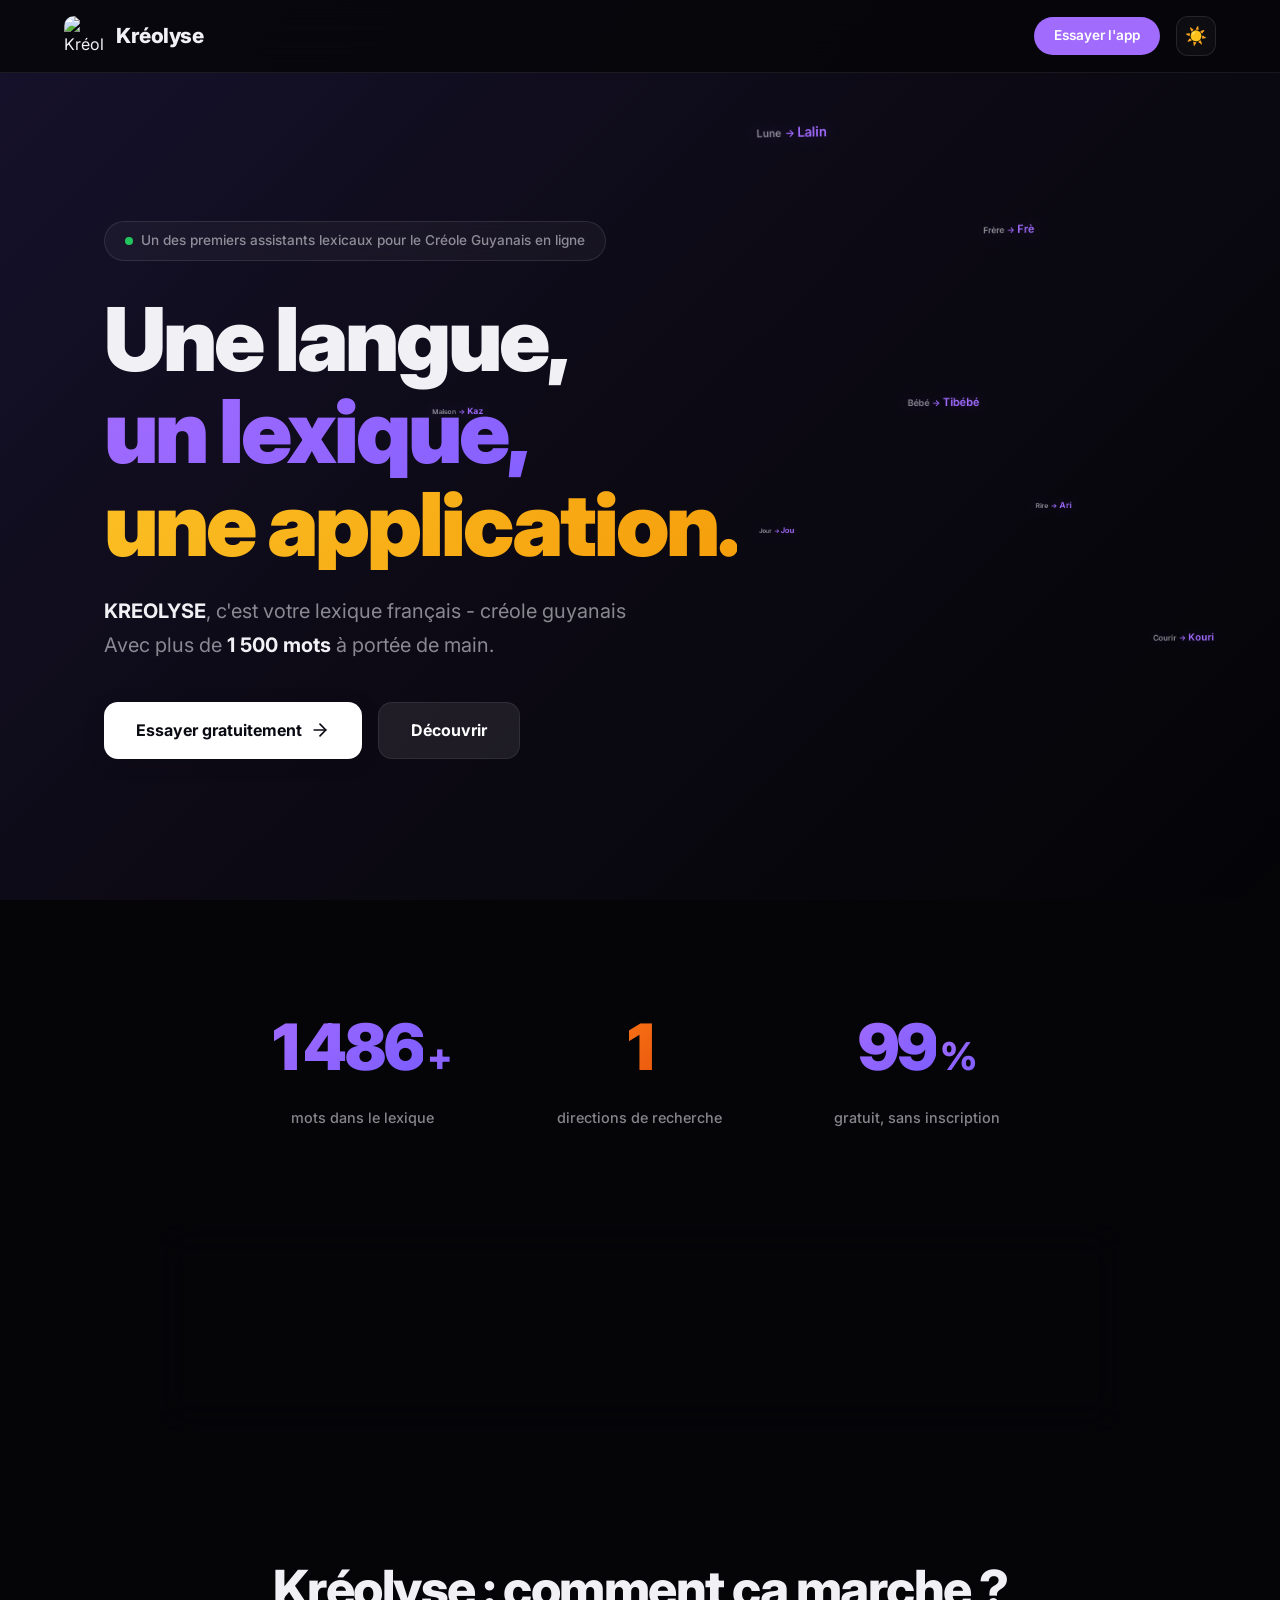
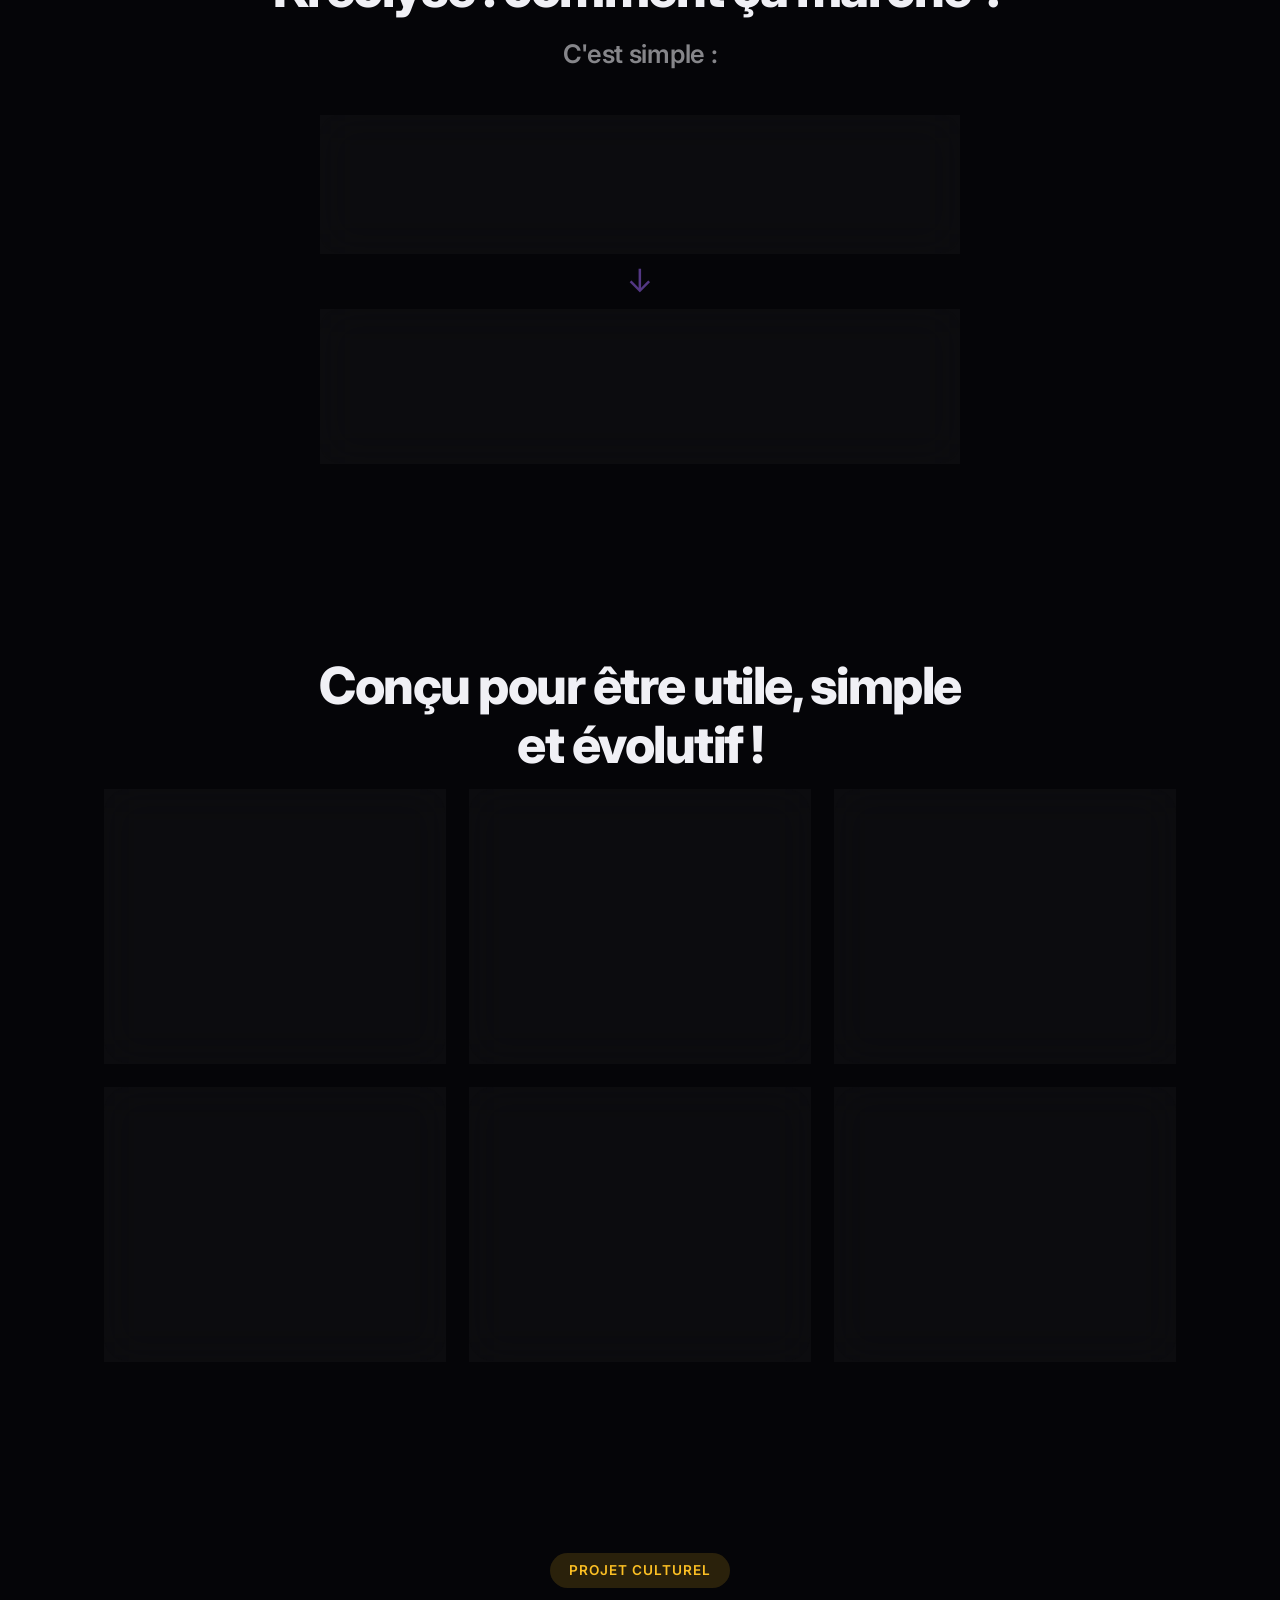
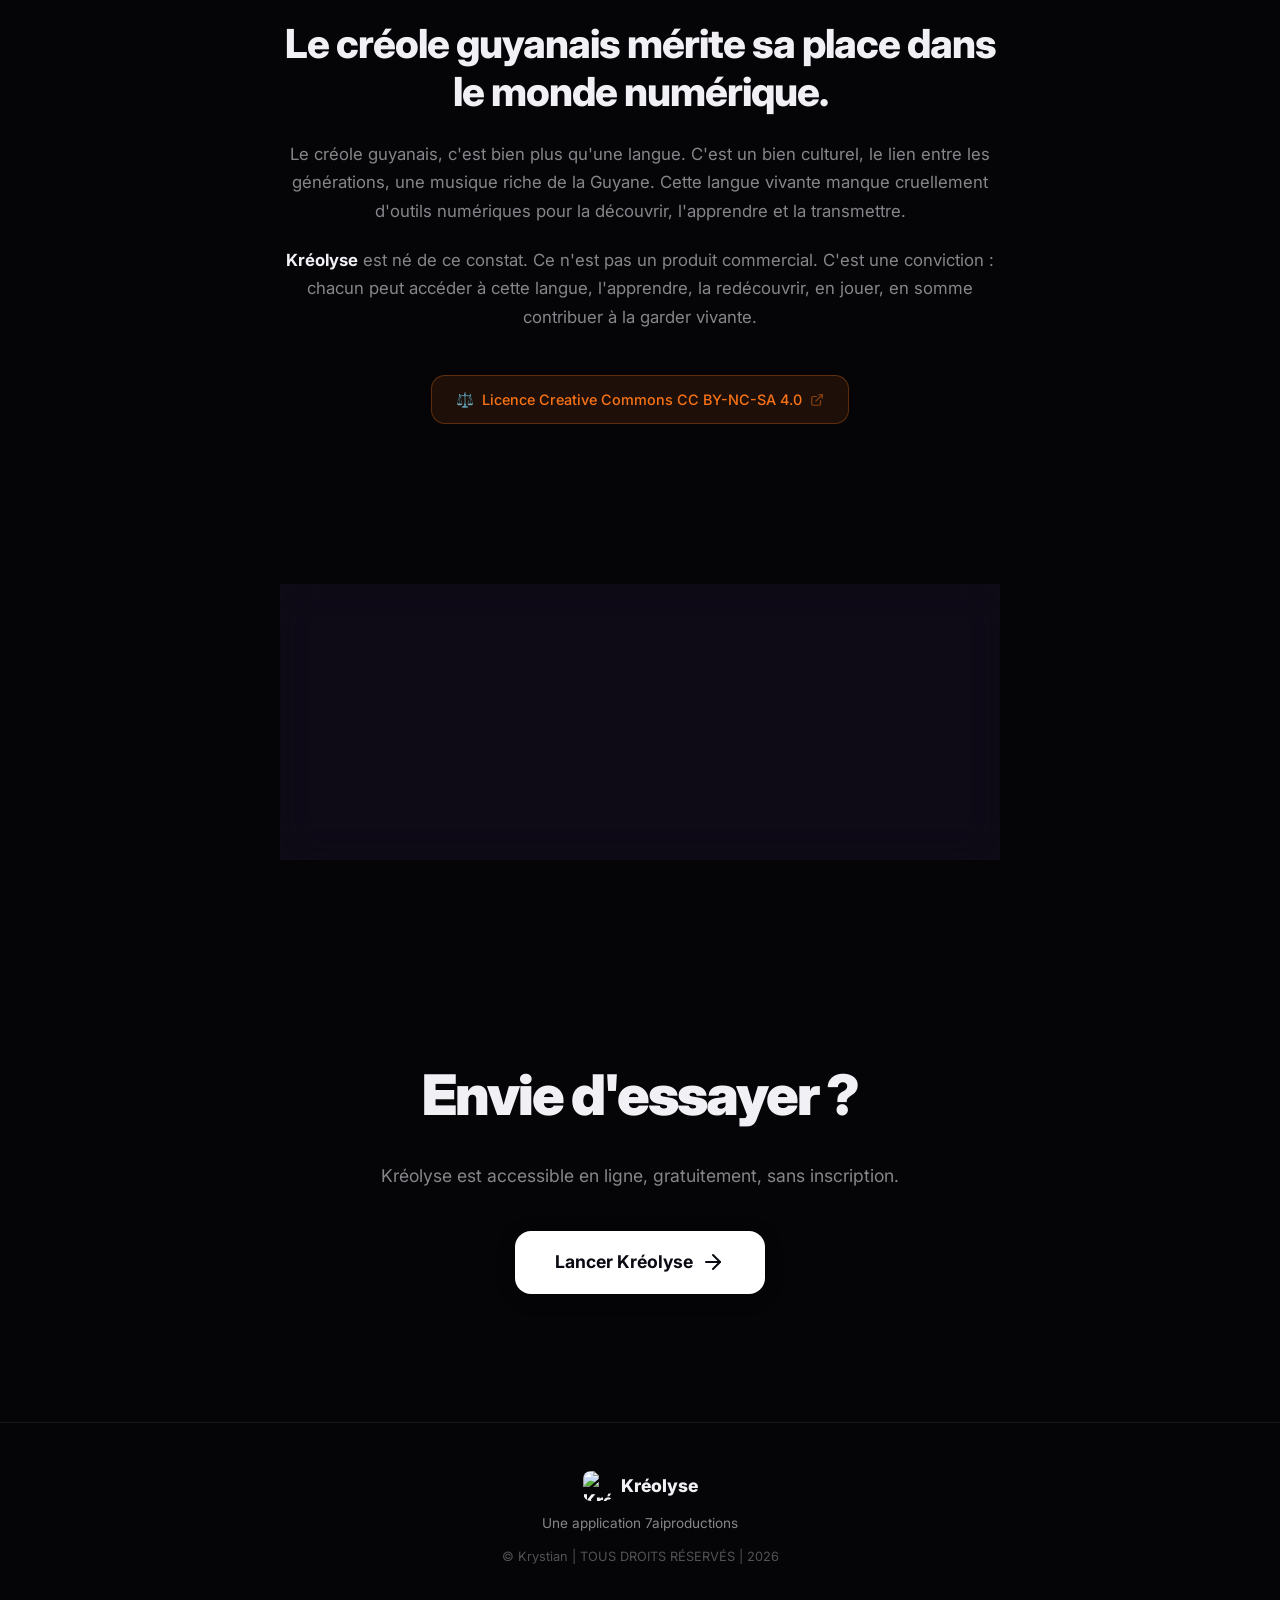
==== commit 3517ac8a: "Add files via upload" ====
--- a/index.html
+++ b/index.html
@@ -4,7 +4,27 @@
     <meta charset="UTF-8">
     <meta name="viewport" content="width=device-width, initial-scale=1.0">
     <title>Kréolyse — Assistant Lexical Français / Créole Guyanais</title>
-    <meta name="description" content="Un des premiers assistants lexicaux en ligne Français - Créole Guyanais. Plus de 1 500 mots à portée de main.">
+    <meta name="description" content="Un des premiers assistants lexicaux en ligne Français - Créole Guyanais. Plus de 1 500 mots à portée de main. Inclut un quizz interactif en créole guyanais !">
+    <meta name="robots" content="index, follow">
+    <meta name="keywords" content="créole guyanais, lexique créole, traducteur créole, kréolyse, quizz créole guyanais, apprendre créole, langue guyane">
+    <meta name="author" content="7aiproductions">
+    <link rel="canonical" href="https://kreolyse.netlify.app/">
+
+    <!-- Open Graph -->
+    <meta property="og:type" content="website">
+    <meta property="og:title" content="Kréolyse — Lexique Français / Créole Guyanais">
+    <meta property="og:description" content="Un des premiers assistants lexicaux en ligne Français - Créole Guyanais. Plus de 1 500 mots + un quizz interactif !">
+    <meta property="og:url" content="https://kreolyse.netlify.app/">
+    <meta property="og:image" content="https://i.postimg.cc/rw9n5YmL/logo-sousbloc.png">
+    <meta property="og:locale" content="fr_FR">
+    <meta property="og:site_name" content="Kréolyse">
+
+    <!-- Twitter Card -->
+    <meta name="twitter:card" content="summary_large_image">
+    <meta name="twitter:title" content="Kréolyse — Lexique Français / Créole Guyanais">
+    <meta name="twitter:description" content="Un des premiers assistants lexicaux en ligne Français - Créole Guyanais. Plus de 1 500 mots + un quizz interactif !">
+    <meta name="twitter:image" content="https://i.postimg.cc/rw9n5YmL/logo-sousbloc.png">
+
     <link rel="stylesheet" href="style.css">
     <link rel="preconnect" href="https://fonts.googleapis.com">
     <link rel="preconnect" href="https://fonts.gstatic.com" crossorigin>
